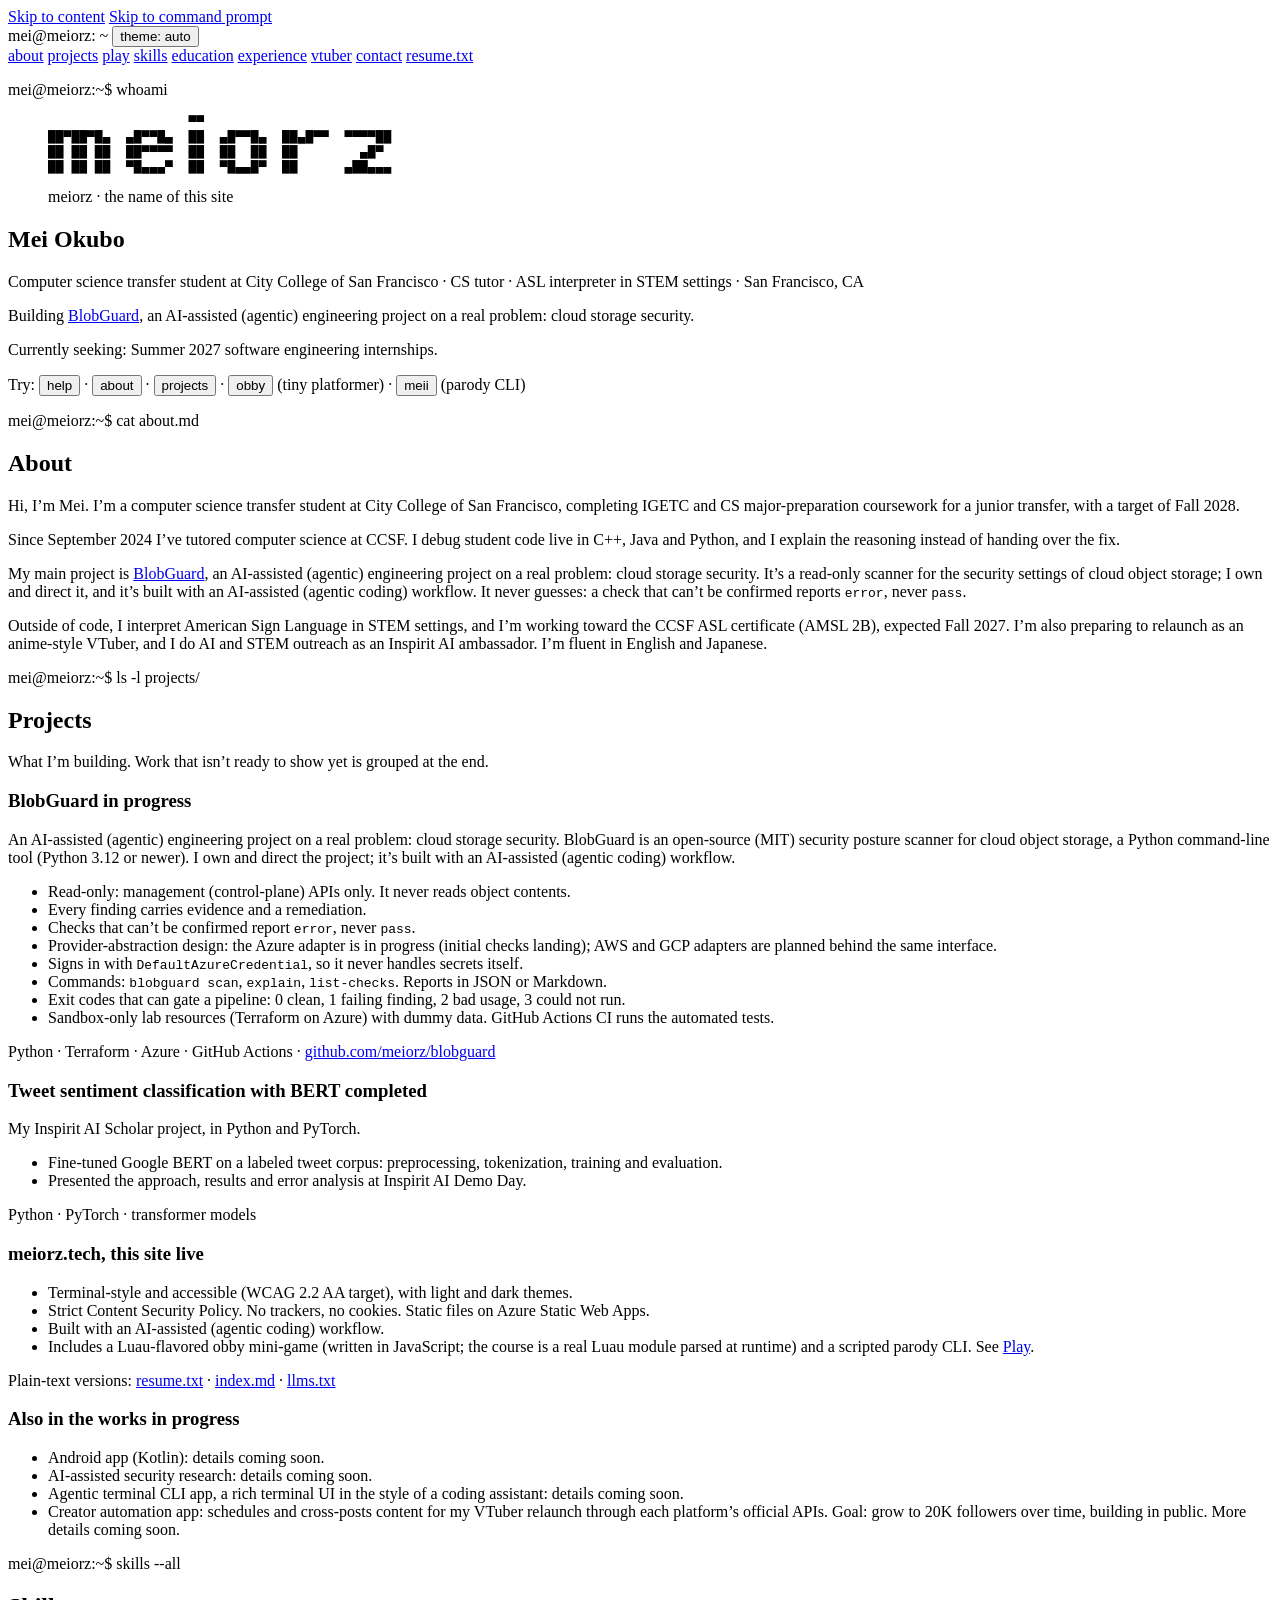
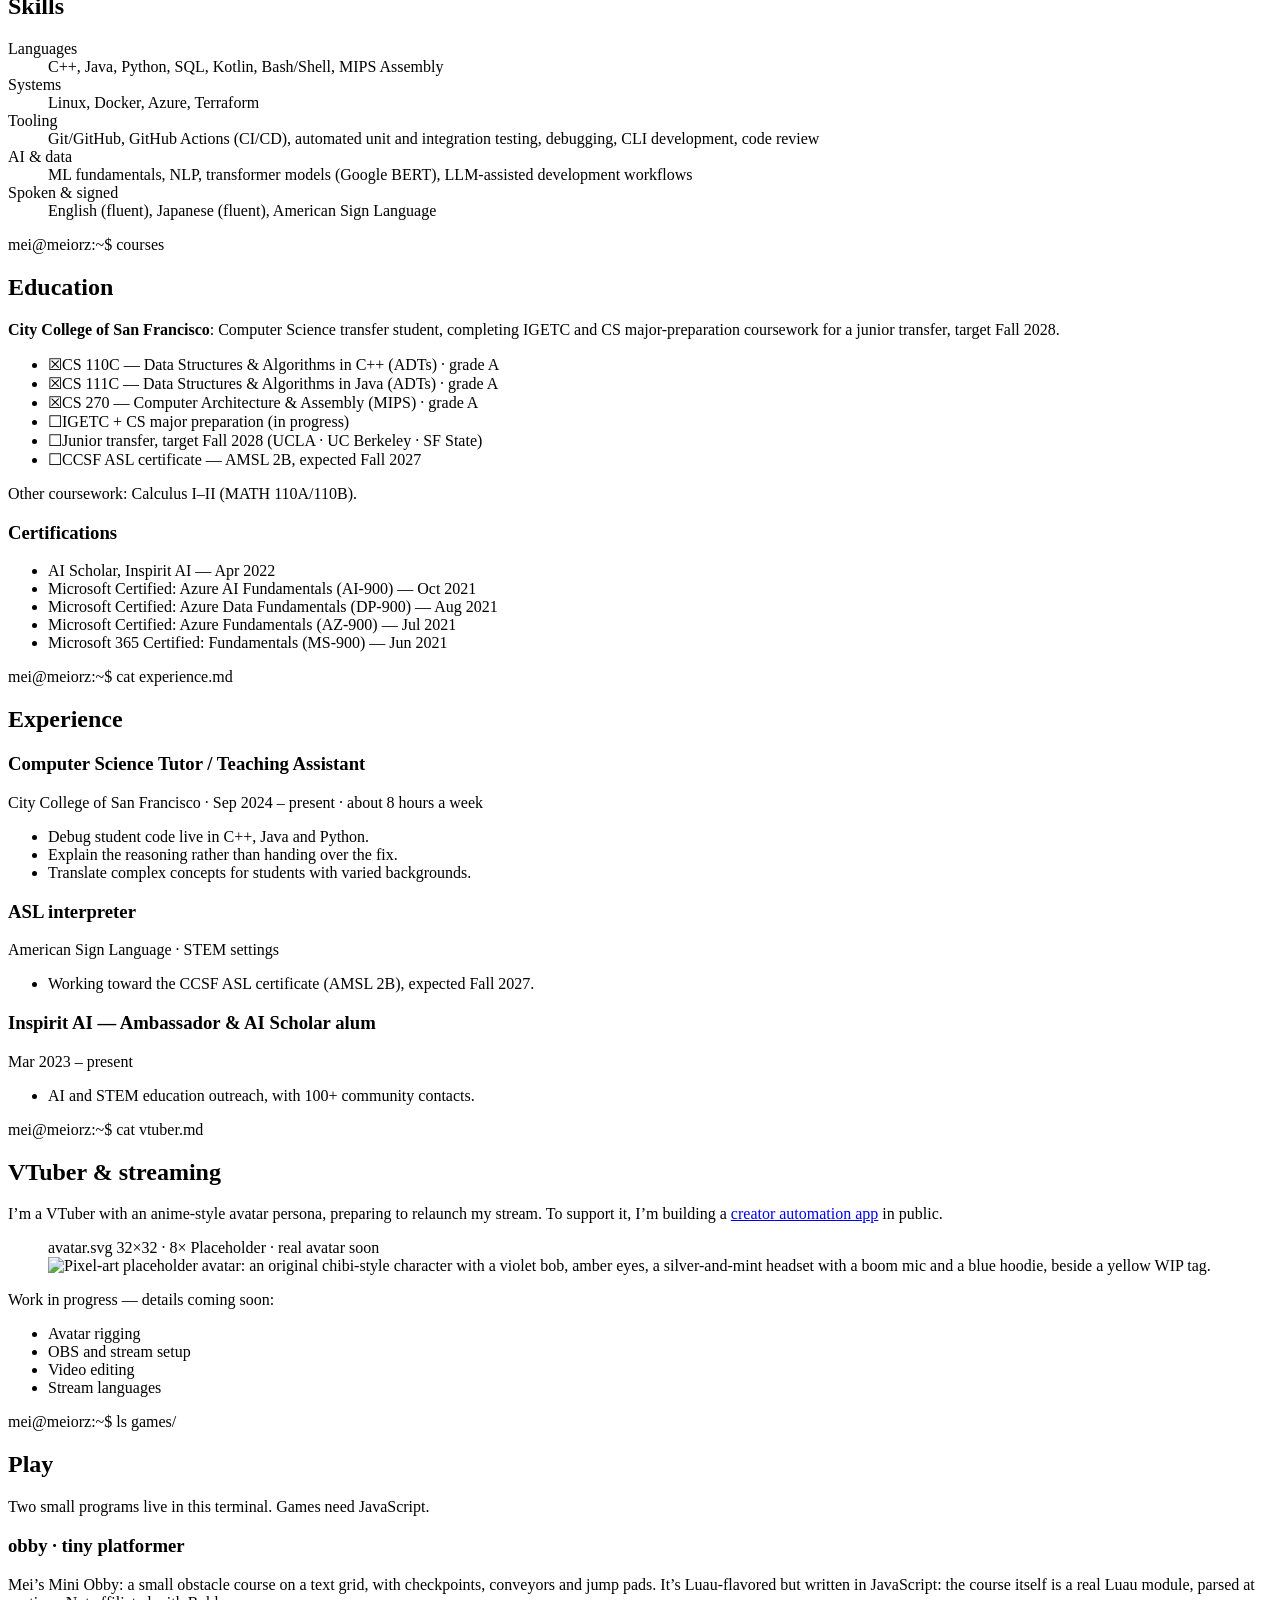
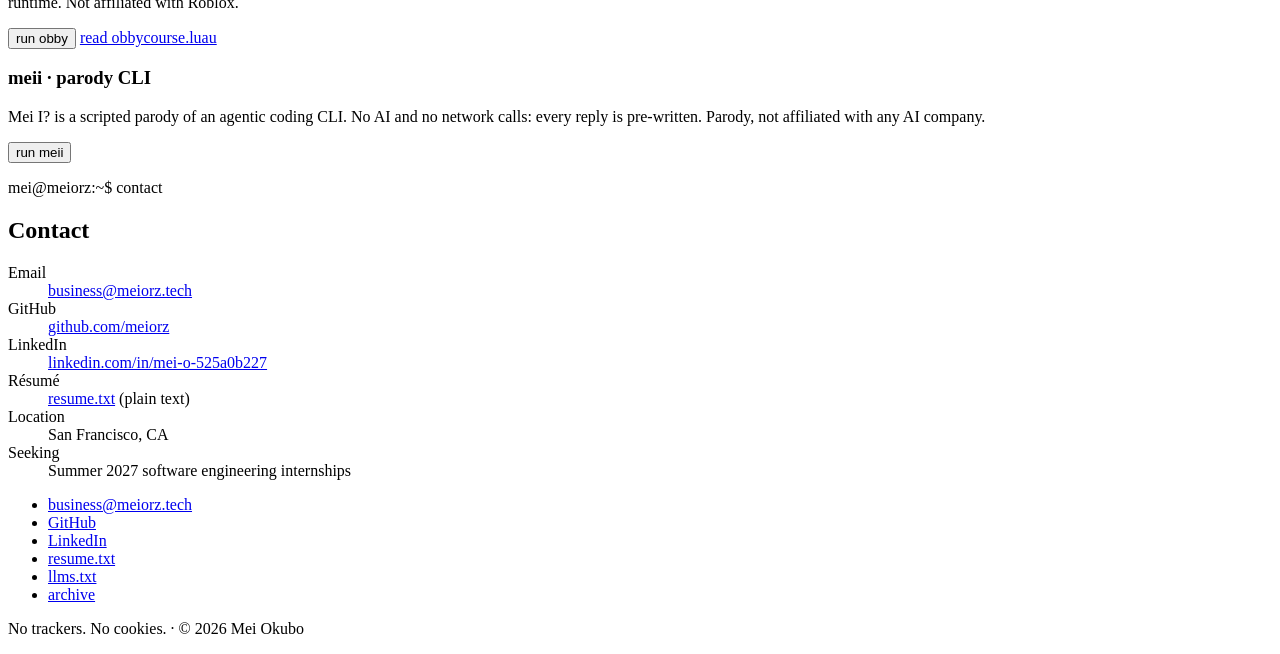
==== site/index.html @ dc6be688 "Add terminal-style portfolio site for www.meiorz.tech Static site with no build step, for Azure Stat" ====
<!doctype html>
<html lang="en">
<head>
  <meta charset="utf-8">
  <meta name="color-scheme" content="light dark">
  <meta name="viewport" content="width=device-width, initial-scale=1, interactive-widget=resizes-content">
  <title>Mei Okubo — CS student &amp; software engineering intern candidate</title>
  <meta name="description" content="Mei Okubo: CS transfer student at City College of San Francisco and CS tutor, building BlobGuard with an AI-assisted workflow. Seeking Summer 2027 SWE internships.">
  <link rel="canonical" href="https://www.meiorz.tech/">
  <link rel="alternate" type="text/plain" href="/resume.txt">
  <link rel="alternate" type="text/markdown" href="/index.md">
  <link rel="icon" href="/img/favicon.svg" type="image/svg+xml">
  <meta property="og:type" content="profile">
  <meta property="og:title" content="Mei Okubo — CS student &amp; software engineering intern candidate">
  <meta property="og:description" content="CS transfer student at City College of San Francisco and CS tutor, building BlobGuard, an AI-assisted engineering project on cloud storage security. Seeking Summer 2027 SWE internships.">
  <meta property="og:url" content="https://www.meiorz.tech/">
  <meta property="og:image" content="https://www.meiorz.tech/img/og.png">
  <meta property="og:image:alt" content="A terminal window showing the command whoami, the name Mei Okubo, and the line: CS student, SWE intern candidate, www.meiorz.tech.">
  <meta property="og:image:width" content="1200">
  <meta property="og:image:height" content="630">
  <meta property="profile:first_name" content="Mei">
  <meta property="profile:last_name" content="Okubo">
  <script src="/js/theme.js"></script>
  <link rel="stylesheet" href="/css/term.css">
  <script type="application/ld+json">
  {
    "@context": "https://schema.org",
    "@type": "ProfilePage",
    "url": "https://www.meiorz.tech/",
    "name": "Mei Okubo",
    "dateModified": "2026-09-23",
    "mainEntity": {
      "@type": "Person",
      "@id": "https://www.meiorz.tech/#mei",
      "name": "Mei Okubo",
      "givenName": "Mei",
      "familyName": "Okubo",
      "url": "https://www.meiorz.tech/",
      "email": "mailto:business@meiorz.tech",
      "jobTitle": "Computer Science Student",
      "description": "Computer science transfer student at City College of San Francisco (IGETC and CS major-preparation coursework; target junior transfer Fall 2028), CS tutor, and builder of BlobGuard, an AI-assisted (agentic) engineering project on cloud storage security. Seeking Summer 2027 software engineering internships.",
      "homeLocation": { "@type": "Place", "name": "San Francisco, CA" },
      "affiliation": { "@type": "CollegeOrUniversity", "name": "City College of San Francisco" },
      "knowsAbout": ["C++", "Java", "Python", "SQL", "Kotlin", "Bash/Shell", "MIPS Assembly", "Linux", "Docker", "Azure", "Terraform", "Git/GitHub", "GitHub Actions (CI/CD)", "Automated unit and integration testing", "Debugging", "CLI development", "Code review", "ML fundamentals", "NLP", "Transformer models (Google BERT)", "LLM-assisted development workflows"],
      "knowsLanguage": [
        { "@type": "Language", "name": "English", "alternateName": "en" },
        { "@type": "Language", "name": "Japanese", "alternateName": "ja" },
        { "@type": "Language", "name": "American Sign Language", "alternateName": "ase" }
      ],
      "sameAs": ["https://github.com/meiorz", "https://www.linkedin.com/in/mei-o-525a0b227"]
    }
  }
  </script>
  <script type="module" src="/js/term.js"></script>
</head>
<body>
  <a class="skip" href="#main">Skip to content</a>
  <a class="skip js-only" href="#cmd">Skip to command prompt</a>
  <div class="window">
    <header class="titlebar">
      <span class="titlebar__dots" aria-hidden="true"><i></i><i></i><i></i></span>
      <span class="titlebar__title">mei@meiorz: ~</span>
      <button type="button" id="theme-toggle" class="js-only">theme: auto</button>
    </header>
    <nav class="chips" aria-label="Sections">
      <a href="#about">about</a>
      <a href="#projects">projects</a>
      <a href="#play">play</a>
      <a href="#skills">skills</a>
      <a href="#education">education</a>
      <a href="#experience">experience</a>
      <a href="#streaming">vtuber</a>
      <a href="#contact">contact</a>
      <a href="/resume.txt">resume.txt</a>
    </nav>
    <main id="main" class="screen">

      <section id="whoami" class="block" aria-labelledby="h-whoami">
        <p class="cmd" aria-hidden="true"><span class="ps1">mei@meiorz:~$</span> <span class="cmd__text typed">whoami</span></p>
        <figure class="ascii" aria-hidden="true">
          <pre>
                  ▀▀
██▀██▀█▄  ▄█▀▀█▄  ██  ▄█▀▀█▄  ██▄█▀▀  ▀▀▀▀██
██ ██ ██  ██▀▀▀▀  ██  ██  ██  ██        ▄█▀
██ ██ ██  ▀█▄▄▄▀  ██  ▀█▄▄█▀  ██      ▄██▄▄▄</pre>
          <figcaption>meiorz · the name of this site</figcaption>
        </figure>
        <h1 id="h-whoami" tabindex="-1">Mei Okubo</h1>
        <p class="lede">Computer science transfer student at City College of San Francisco&nbsp;· CS tutor&nbsp;· ASL interpreter in STEM settings&nbsp;· San Francisco, CA</p>
        <p>Building <a href="#proj-blobguard">BlobGuard</a>, an AI-assisted (agentic) engineering project on a real problem: cloud storage security.</p>
        <p class="seeking">Currently seeking: Summer 2027 software engineering internships.</p>
        <p class="hint js-only">Try: <button type="button" class="link-btn" data-cmd="help">help</button> · <button type="button" class="link-btn" data-cmd="about">about</button> · <button type="button" class="link-btn" data-cmd="projects">projects</button> · <button type="button" class="link-btn" data-cmd="obby">obby</button> (tiny&nbsp;platformer) · <button type="button" class="link-btn" data-cmd="meii">meii</button> (parody&nbsp;CLI)</p>
      </section>

      <section id="about" class="block" aria-labelledby="h-about">
        <p class="cmd" aria-hidden="true"><span class="ps1">mei@meiorz:~$</span> <span class="cmd__text">cat about.md</span></p>
        <h2 id="h-about" tabindex="-1">About</h2>
        <p>Hi, I’m Mei. I’m a computer science transfer student at City College of San Francisco, completing IGETC and CS major-preparation coursework for a junior transfer, with a target of Fall 2028.</p>
        <p>Since September 2024 I’ve tutored computer science at CCSF. I debug student code live in C++, Java and Python, and I explain the reasoning instead of handing over the fix.</p>
        <p>My main project is <a href="#proj-blobguard">BlobGuard</a>, an AI-assisted (agentic) engineering project on a real problem: cloud storage security. It’s a read-only scanner for the security settings of cloud object storage; I own and direct it, and it’s built with an AI-assisted (agentic coding) workflow. It never guesses: a check that can’t be confirmed reports <code>error</code>, never <code>pass</code>.</p>
        <p>Outside of code, I interpret American Sign Language in STEM settings, and I’m working toward the CCSF ASL certificate (AMSL 2B), expected Fall 2027. I’m also preparing to relaunch as an anime-style VTuber, and I do AI and STEM outreach as an Inspirit AI ambassador. I’m fluent in English and Japanese.</p>
      </section>

      <section id="projects" class="block" aria-labelledby="h-projects">
        <p class="cmd" aria-hidden="true"><span class="ps1">mei@meiorz:~$</span> <span class="cmd__text">ls -l projects/</span></p>
        <h2 id="h-projects" tabindex="-1">Projects</h2>
        <p>What I’m building. Work that isn’t ready to show yet is grouped at the end.</p>

        <article class="project" id="proj-blobguard">
          <h3>BlobGuard <span class="badge badge--wip">in progress</span></h3>
          <p>An AI-assisted (agentic) engineering project on a real problem: cloud storage security. BlobGuard is an open-source (MIT) security posture scanner for cloud object storage, a Python command-line tool (Python 3.12 or newer). I own and direct the project; it’s built with an AI-assisted (agentic coding) workflow.</p>
          <ul>
            <li>Read-only: management (control-plane) APIs only. It never reads object contents.</li>
            <li>Every finding carries evidence and a remediation.</li>
            <li>Checks that can’t be confirmed report <code>error</code>, never <code>pass</code>.</li>
            <li>Provider-abstraction design: the Azure adapter is in progress (initial checks landing); AWS and GCP adapters are planned behind the same interface.</li>
            <li>Signs in with <code>DefaultAzureCredential</code>, so it never handles secrets itself.</li>
            <li>Commands: <code>blobguard scan</code>, <code>explain</code>, <code>list-checks</code>. Reports in JSON or Markdown.</li>
            <li>Exit codes that can gate a pipeline: 0 clean, 1 failing finding, 2 bad usage, 3 could not run.</li>
            <li>Sandbox-only lab resources (Terraform on Azure) with dummy data. GitHub Actions CI runs the automated tests.</li>
          </ul>
          <p class="meta">Python · Terraform · Azure · GitHub Actions · <a href="https://github.com/meiorz/blobguard">github.com/meiorz/blobguard</a></p>
        </article>

        <article class="project" id="proj-bert-sentiment">
          <h3>Tweet sentiment classification with BERT <span class="badge badge--done">completed</span></h3>
          <p>My Inspirit AI Scholar project, in Python and PyTorch.</p>
          <ul>
            <li>Fine-tuned Google BERT on a labeled tweet corpus: preprocessing, tokenization, training and evaluation.</li>
            <li>Presented the approach, results and error analysis at Inspirit AI Demo Day.</li>
          </ul>
          <p class="meta">Python · PyTorch · transformer models</p>
        </article>

        <article class="project" id="proj-meiorz-tech">
          <h3>meiorz.tech, this site <span class="badge badge--live">live</span></h3>
          <ul>
            <li>Terminal-style and accessible (WCAG 2.2 AA target), with light and dark themes.</li>
            <li>Strict Content Security Policy. No trackers, no cookies. Static files on Azure Static Web Apps.</li>
            <li>Built with an AI-assisted (agentic coding) workflow.</li>
            <li>Includes a Luau-flavored obby mini-game (written in JavaScript; the course is a real Luau module parsed at runtime) and a scripted parody CLI. See <a href="#play">Play</a>.</li>
          </ul>
          <p class="meta">Plain-text versions: <a href="/resume.txt">resume.txt</a> · <a href="/index.md">index.md</a> · <a href="/llms.txt">llms.txt</a></p>
        </article>

        <article class="project project--wip" id="proj-wip">
          <h3>Also in the works <span class="badge badge--soon">in progress</span></h3>
          <ul>
            <li>Android app (Kotlin): details coming soon.</li>
            <li>AI-assisted security research: details coming soon.</li>
            <li>Agentic terminal CLI app, a rich terminal UI in the style of a coding assistant: details coming soon.</li>
            <li>Creator automation app: schedules and cross-posts content for my VTuber relaunch through each platform’s official APIs. Goal: grow to 20K followers over time, building in public. More details coming soon.</li>
          </ul>
        </article>
      </section>

      <section id="skills" class="block" aria-labelledby="h-skills">
        <p class="cmd" aria-hidden="true"><span class="ps1">mei@meiorz:~$</span> <span class="cmd__text">skills --all</span></p>
        <h2 id="h-skills" tabindex="-1">Skills</h2>
        <dl class="kv">
          <dt>Languages</dt>
          <dd>C++, Java, Python, SQL, Kotlin, Bash/Shell, MIPS Assembly</dd>
          <dt>Systems</dt>
          <dd>Linux, Docker, Azure, Terraform</dd>
          <dt>Tooling</dt>
          <dd>Git/GitHub, GitHub Actions (CI/CD), automated unit and integration testing, debugging, CLI development, code review</dd>
          <dt>AI &amp; data</dt>
          <dd>ML fundamentals, NLP, transformer models (Google BERT), LLM-assisted development workflows</dd>
          <dt>Spoken &amp; signed</dt>
          <dd>English (fluent), Japanese (fluent), American Sign Language</dd>
        </dl>
      </section>

      <section id="education" class="block" aria-labelledby="h-education">
        <p class="cmd" aria-hidden="true"><span class="ps1">mei@meiorz:~$</span> <span class="cmd__text">courses</span></p>
        <h2 id="h-education" tabindex="-1">Education</h2>
        <p><strong>City College of San Francisco</strong>: Computer Science transfer student, completing IGETC and CS major-preparation coursework for a junior transfer, target Fall 2028.</p>
        <ul class="checklist">
          <li class="done"><span class="box" aria-hidden="true">☒</span><span>CS 110C — Data Structures &amp; Algorithms in C++ (ADTs) · <span class="grade">grade A</span></span></li>
          <li class="done"><span class="box" aria-hidden="true">☒</span><span>CS 111C — Data Structures &amp; Algorithms in Java (ADTs) · <span class="grade">grade A</span></span></li>
          <li class="done"><span class="box" aria-hidden="true">☒</span><span>CS 270 — Computer Architecture &amp; Assembly (MIPS) · <span class="grade">grade A</span></span></li>
          <li class="todo"><span class="box" aria-hidden="true">☐</span><span>IGETC + CS major preparation (in progress)</span></li>
          <li class="todo"><span class="box" aria-hidden="true">☐</span><span>Junior transfer, target Fall 2028 (UCLA · UC Berkeley · SF State)</span></li>
          <li class="todo"><span class="box" aria-hidden="true">☐</span><span>CCSF ASL certificate — AMSL 2B, expected Fall 2027</span></li>
        </ul>
        <p>Other coursework: Calculus I–II (MATH 110A/110B).</p>
        <h3>Certifications</h3>
        <ul>
          <li>AI Scholar, Inspirit AI — Apr 2022</li>
          <li>Microsoft Certified: Azure AI Fundamentals (AI-900) — Oct 2021</li>
          <li>Microsoft Certified: Azure Data Fundamentals (DP-900) — Aug 2021</li>
          <li>Microsoft Certified: Azure Fundamentals (AZ-900) — Jul 2021</li>
          <li>Microsoft 365 Certified: Fundamentals (MS-900) — Jun 2021</li>
        </ul>
      </section>

      <section id="experience" class="block" aria-labelledby="h-experience">
        <p class="cmd" aria-hidden="true"><span class="ps1">mei@meiorz:~$</span> <span class="cmd__text">cat experience.md</span></p>
        <h2 id="h-experience" tabindex="-1">Experience</h2>
        <h3>Computer Science Tutor / Teaching Assistant</h3>
        <p class="meta">City College of San Francisco · Sep 2024 – present · about 8 hours a week</p>
        <ul>
          <li>Debug student code live in C++, Java and Python.</li>
          <li>Explain the reasoning rather than handing over the fix.</li>
          <li>Translate complex concepts for students with varied backgrounds.</li>
        </ul>
        <h3>ASL interpreter</h3>
        <p class="meta">American Sign Language · STEM settings</p>
        <ul>
          <li>Working toward the CCSF ASL certificate (AMSL 2B), expected Fall 2027.</li>
        </ul>
        <h3>Inspirit AI — Ambassador &amp; AI Scholar alum</h3>
        <p class="meta">Mar 2023 – present</p>
        <ul>
          <li>AI and STEM education outreach, with 100+ community contacts.</li>
        </ul>
      </section>

      <section id="streaming" class="block" aria-labelledby="h-streaming">
        <p class="cmd" aria-hidden="true"><span class="ps1">mei@meiorz:~$</span> <span class="cmd__text">cat vtuber.md</span></p>
        <h2 id="h-streaming" tabindex="-1">VTuber &amp; streaming</h2>
        <p>I’m a VTuber with an anime-style avatar persona, preparing to relaunch my stream. To support it, I’m building a <a href="#proj-wip">creator automation app</a> in public.</p>
        <figure class="imgpane">
          <figcaption class="imgpane__bar"><span class="imgpane__name">avatar.svg</span> <span class="imgpane__meta">32×32 · 8×</span> <span class="imgpane__desc">Placeholder · real avatar soon</span></figcaption>
          <img class="pixel" src="/img/avatar.svg" width="256" height="256" alt="Pixel-art placeholder avatar: an original chibi-style character with a violet bob, amber eyes, a silver-and-mint headset with a boom mic and a blue hoodie, beside a yellow WIP tag." decoding="async" loading="lazy">
        </figure>
        <p>Work in progress — details coming soon:</p>
        <ul>
          <li>Avatar rigging</li>
          <li>OBS and stream setup</li>
          <li>Video editing</li>
          <li>Stream languages</li>
        </ul>
      </section>

      <section id="play" class="block" aria-labelledby="h-play">
        <p class="cmd" aria-hidden="true"><span class="ps1">mei@meiorz:~$</span> <span class="cmd__text">ls games/</span></p>
        <h2 id="h-play" tabindex="-1">Play</h2>
        <p>Two small programs live in this terminal. <span class="nojs">Games need JavaScript.</span></p>
        <h3>obby · tiny platformer</h3>
        <p>Mei’s Mini Obby: a small obstacle course on a text grid, with checkpoints, conveyors and jump pads. It’s Luau-flavored but written in JavaScript: the course itself is a real Luau module, parsed at runtime. Not affiliated with Roblox.</p>
        <p><button type="button" class="js-only run" data-cmd="obby">run obby</button> <a href="/obby/obbycourse.luau">read obbycourse.luau</a></p>
        <h3>meii · parody CLI</h3>
        <p>Mei I? is a scripted parody of an agentic coding CLI. No AI and no network calls: every reply is pre-written. Parody, not affiliated with any AI company.</p>
        <p><button type="button" class="js-only run" data-cmd="meii">run meii</button></p>
      </section>

      <section id="contact" class="block" aria-labelledby="h-contact">
        <p class="cmd" aria-hidden="true"><span class="ps1">mei@meiorz:~$</span> <span class="cmd__text">contact</span></p>
        <h2 id="h-contact" tabindex="-1">Contact</h2>
        <dl class="kv">
          <dt>Email</dt>
          <dd><a href="mailto:business@meiorz.tech">business@meiorz.tech</a></dd>
          <dt>GitHub</dt>
          <dd><a href="https://github.com/meiorz" rel="me">github.com/meiorz</a></dd>
          <dt>LinkedIn</dt>
          <dd><a href="https://www.linkedin.com/in/mei-o-525a0b227" rel="me">linkedin.com/in/mei-o-525a0b227</a></dd>
          <dt>Résumé</dt>
          <dd><a href="/resume.txt">resume.txt</a> (plain text)</dd>
          <dt>Location</dt>
          <dd>San Francisco, CA</dd>
          <dt>Seeking</dt>
          <dd>Summer 2027 software engineering internships</dd>
        </dl>
      </section>

      <div id="log" role="log" aria-live="polite" aria-label="Terminal output"></div>
      <form id="prompt" class="prompt" hidden autocomplete="off">
        <label for="cmd" class="prompt__label"><span class="ps1">mei@meiorz:~$</span><span class="visually-hidden"> Command</span></label>
        <input id="cmd" name="cmd" type="text" autocomplete="off" autocapitalize="none" autocorrect="off" spellcheck="false" enterkeyhint="send" aria-describedby="cmd-help" aria-keyshortcuts="Control+L">
        <p id="cmd-help" class="hint">Type <kbd>help</kbd> · <kbd>↑</kbd>/<kbd>↓</kbd> history · <kbd>Tab</kbd> completes · <kbd>Ctrl</kbd>+<kbd>L</kbd> clears</p>
      </form>
      <p id="status" role="status" class="visually-hidden"></p>
    </main>
    <footer class="footer">
      <ul>
        <li><a href="mailto:business@meiorz.tech">business@meiorz.tech</a></li>
        <li><a href="https://github.com/meiorz">GitHub</a></li>
        <li><a href="https://www.linkedin.com/in/mei-o-525a0b227">LinkedIn</a></li>
        <li><a href="/resume.txt">resume.txt</a></li>
        <li><a href="/llms.txt">llms.txt</a></li>
        <li><a href="/archive/">archive</a></li>
      </ul>
      <p>No trackers. No cookies. · © 2026 Mei Okubo</p>
    </footer>
  </div>
  <template id="tpl-img-avatar">
    <figure class="imgpane">
      <figcaption class="imgpane__bar"><span class="imgpane__name">avatar.svg</span> <span class="imgpane__meta">32×32 · 8×</span> <span class="imgpane__desc">Placeholder · real avatar soon</span></figcaption>
      <img class="pixel" src="/img/avatar.svg" width="256" height="256" alt="Pixel-art placeholder avatar: an original chibi-style character with a violet bob, amber eyes, a silver-and-mint headset with a boom mic and a blue hoodie, beside a yellow WIP tag." decoding="async">
    </figure>
  </template>
</body>
</html>
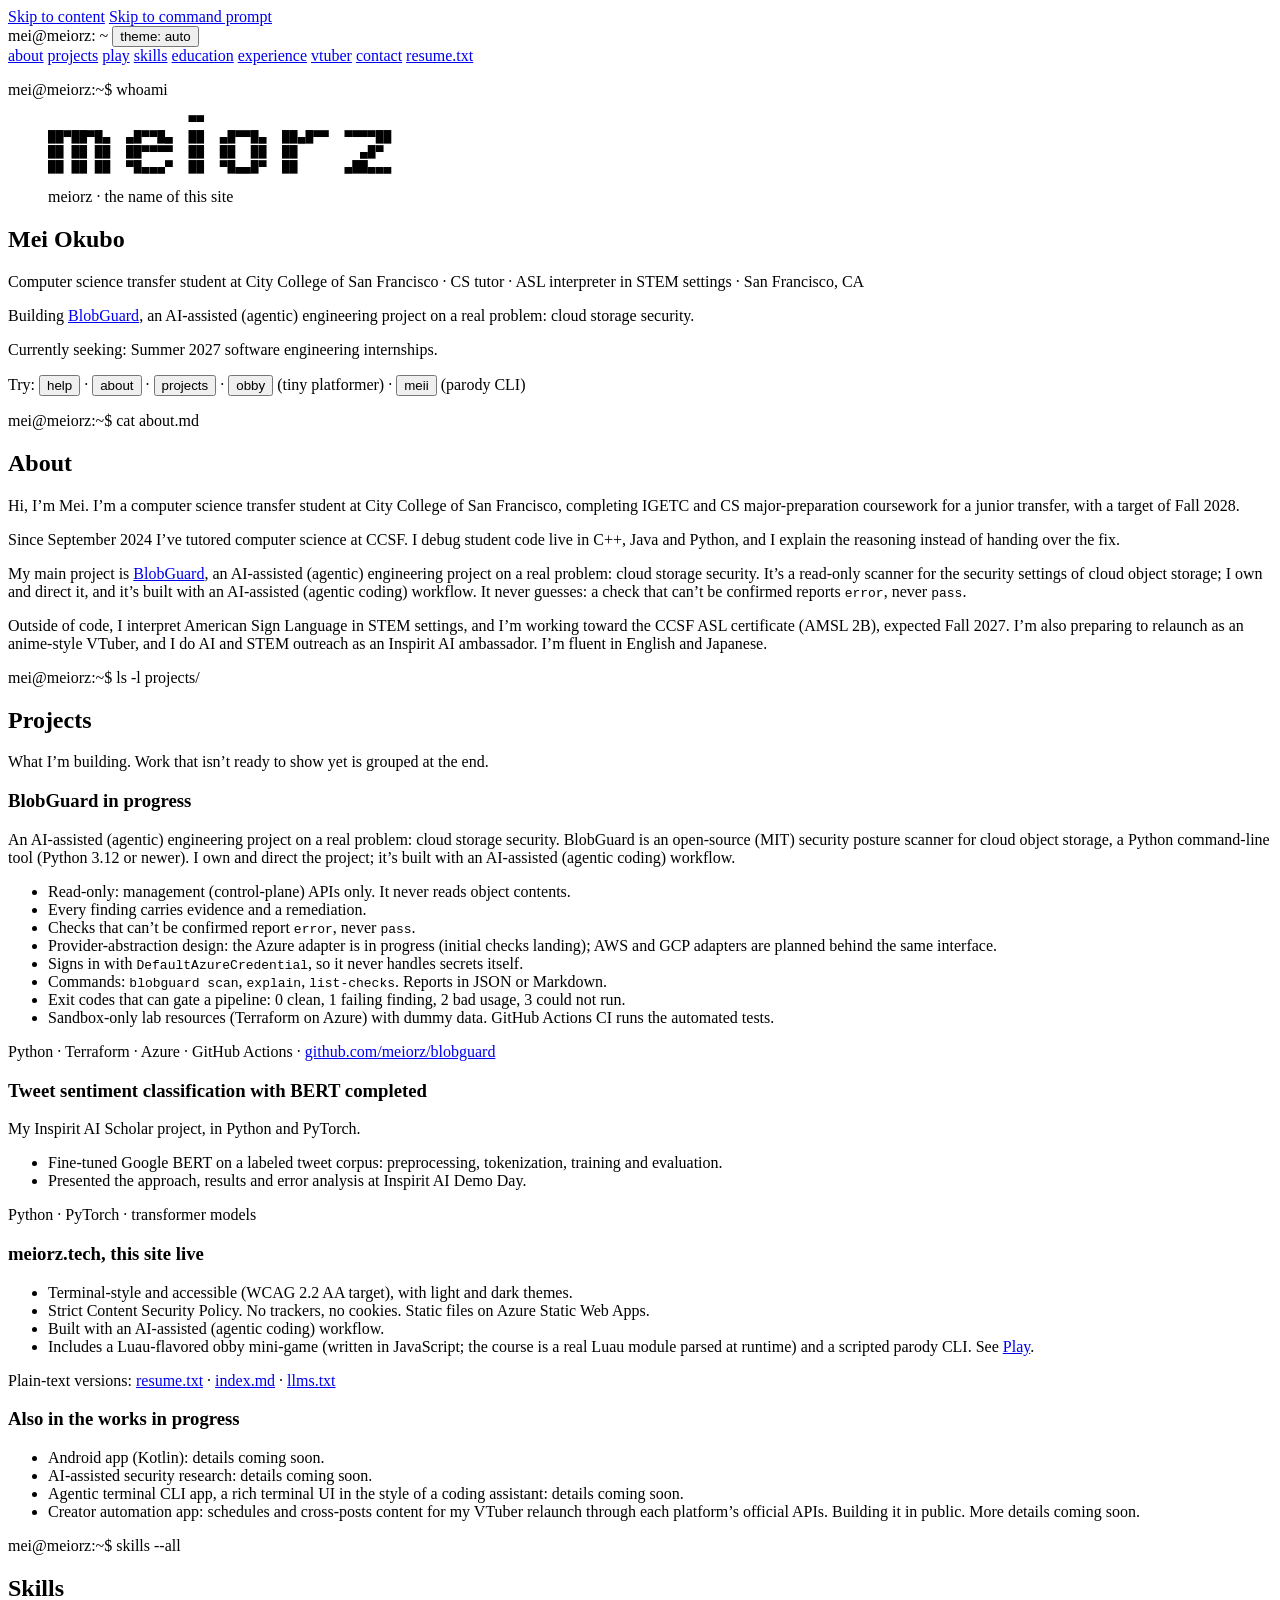
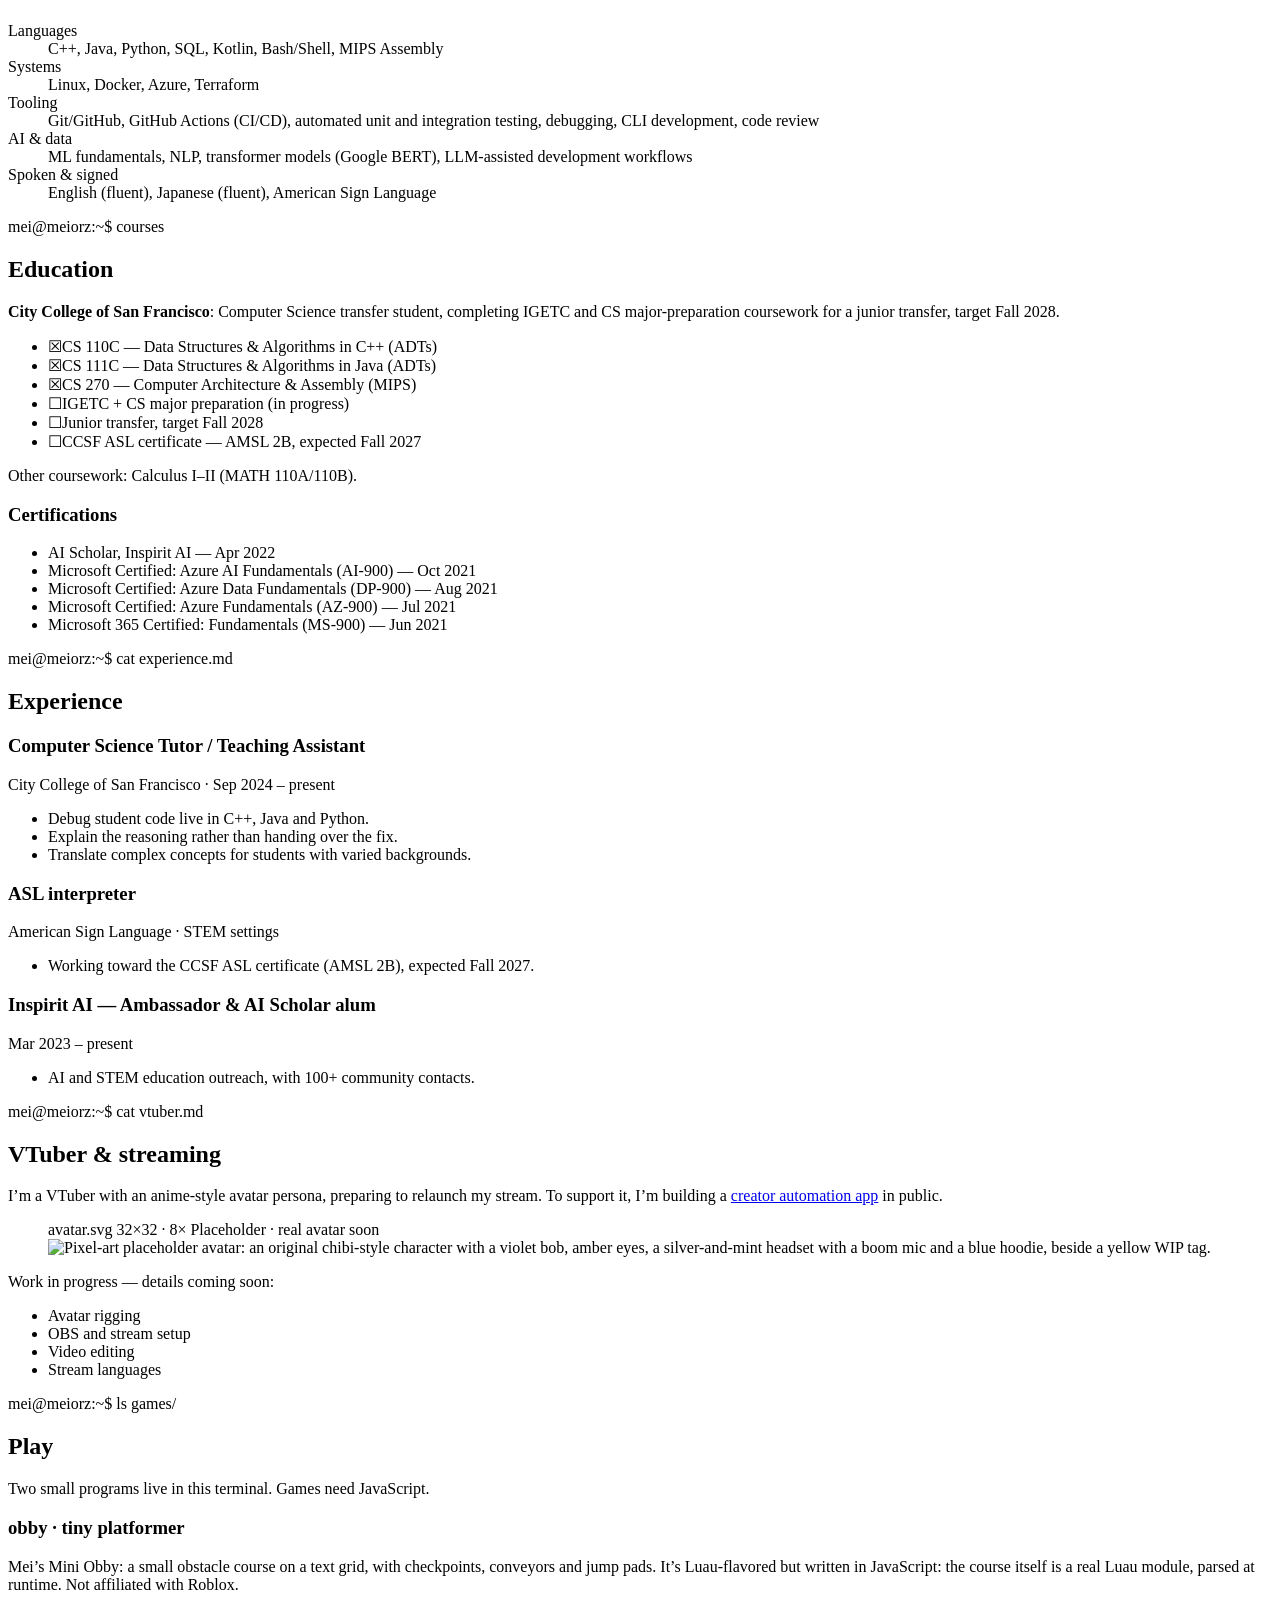
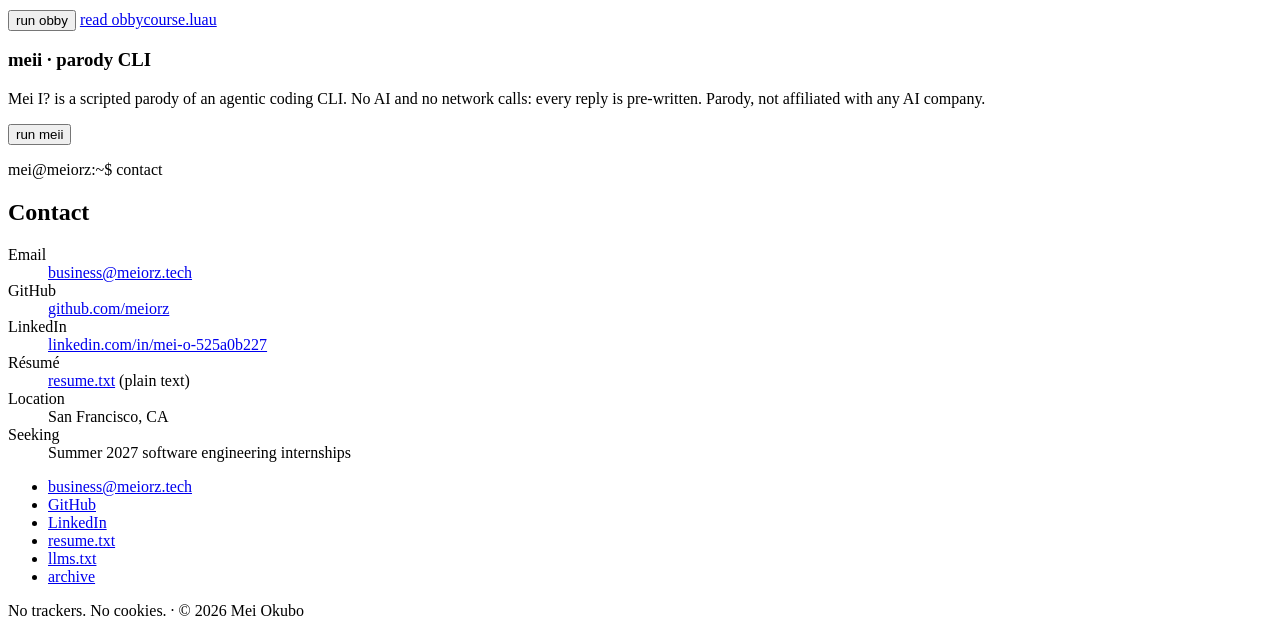
==== commit a99d00ff: "Remove unnecessary public details and add regression checks Co-Authored-By: Claude Opus 5.5 <noreply" ====
--- a/site/index.html
+++ b/site/index.html
@@ -28,7 +28,7 @@
     "@type": "ProfilePage",
     "url": "https://www.meiorz.tech/",
     "name": "Mei Okubo",
-    "dateModified": "2026-09-23",
+    "dateModified": "2026-09-24",
     "mainEntity": {
       "@type": "Person",
       "@id": "https://www.meiorz.tech/#mei",
@@ -149,7 +149,7 @@
             <li>Android app (Kotlin): details coming soon.</li>
             <li>AI-assisted security research: details coming soon.</li>
             <li>Agentic terminal CLI app, a rich terminal UI in the style of a coding assistant: details coming soon.</li>
-            <li>Creator automation app: schedules and cross-posts content for my VTuber relaunch through each platform’s official APIs. Goal: grow to 20K followers over time, building in public. More details coming soon.</li>
+            <li>Creator automation app: schedules and cross-posts content for my VTuber relaunch through each platform’s official APIs. Building it in public. More details coming soon.</li>
           </ul>
         </article>
       </section>
@@ -176,11 +176,11 @@
         <h2 id="h-education" tabindex="-1">Education</h2>
         <p><strong>City College of San Francisco</strong>: Computer Science transfer student, completing IGETC and CS major-preparation coursework for a junior transfer, target Fall 2028.</p>
         <ul class="checklist">
-          <li class="done"><span class="box" aria-hidden="true">☒</span><span>CS 110C — Data Structures &amp; Algorithms in C++ (ADTs) · <span class="grade">grade A</span></span></li>
-          <li class="done"><span class="box" aria-hidden="true">☒</span><span>CS 111C — Data Structures &amp; Algorithms in Java (ADTs) · <span class="grade">grade A</span></span></li>
-          <li class="done"><span class="box" aria-hidden="true">☒</span><span>CS 270 — Computer Architecture &amp; Assembly (MIPS) · <span class="grade">grade A</span></span></li>
+          <li class="done"><span class="box" aria-hidden="true">☒</span><span>CS 110C — Data Structures &amp; Algorithms in C++ (ADTs)</span></li>
+          <li class="done"><span class="box" aria-hidden="true">☒</span><span>CS 111C — Data Structures &amp; Algorithms in Java (ADTs)</span></li>
+          <li class="done"><span class="box" aria-hidden="true">☒</span><span>CS 270 — Computer Architecture &amp; Assembly (MIPS)</span></li>
           <li class="todo"><span class="box" aria-hidden="true">☐</span><span>IGETC + CS major preparation (in progress)</span></li>
-          <li class="todo"><span class="box" aria-hidden="true">☐</span><span>Junior transfer, target Fall 2028 (UCLA · UC Berkeley · SF State)</span></li>
+          <li class="todo"><span class="box" aria-hidden="true">☐</span><span>Junior transfer, target Fall 2028</span></li>
           <li class="todo"><span class="box" aria-hidden="true">☐</span><span>CCSF ASL certificate — AMSL 2B, expected Fall 2027</span></li>
         </ul>
         <p>Other coursework: Calculus I–II (MATH 110A/110B).</p>
@@ -198,7 +198,7 @@
         <p class="cmd" aria-hidden="true"><span class="ps1">mei@meiorz:~$</span> <span class="cmd__text">cat experience.md</span></p>
         <h2 id="h-experience" tabindex="-1">Experience</h2>
         <h3>Computer Science Tutor / Teaching Assistant</h3>
-        <p class="meta">City College of San Francisco · Sep 2024 – present · about 8 hours a week</p>
+        <p class="meta">City College of San Francisco · Sep 2024 – present</p>
         <ul>
           <li>Debug student code live in C++, Java and Python.</li>
           <li>Explain the reasoning rather than handing over the fix.</li>
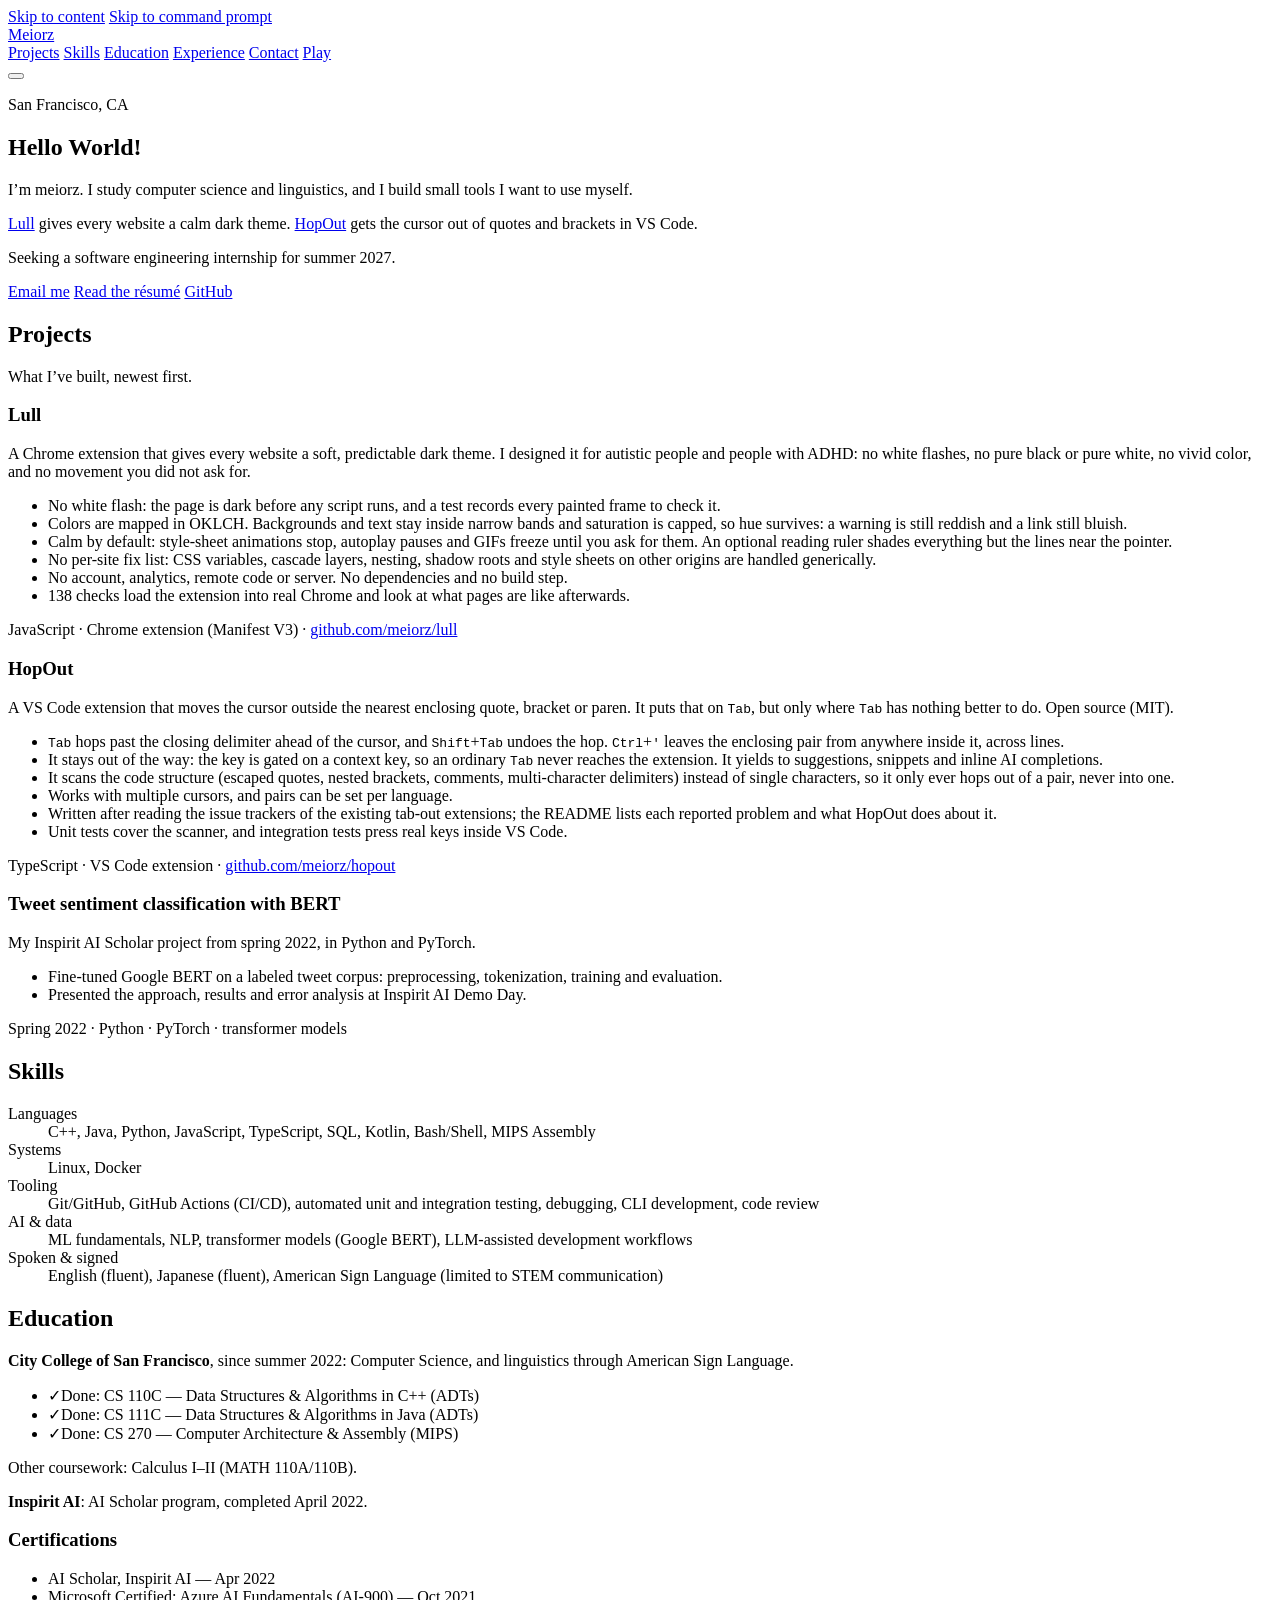
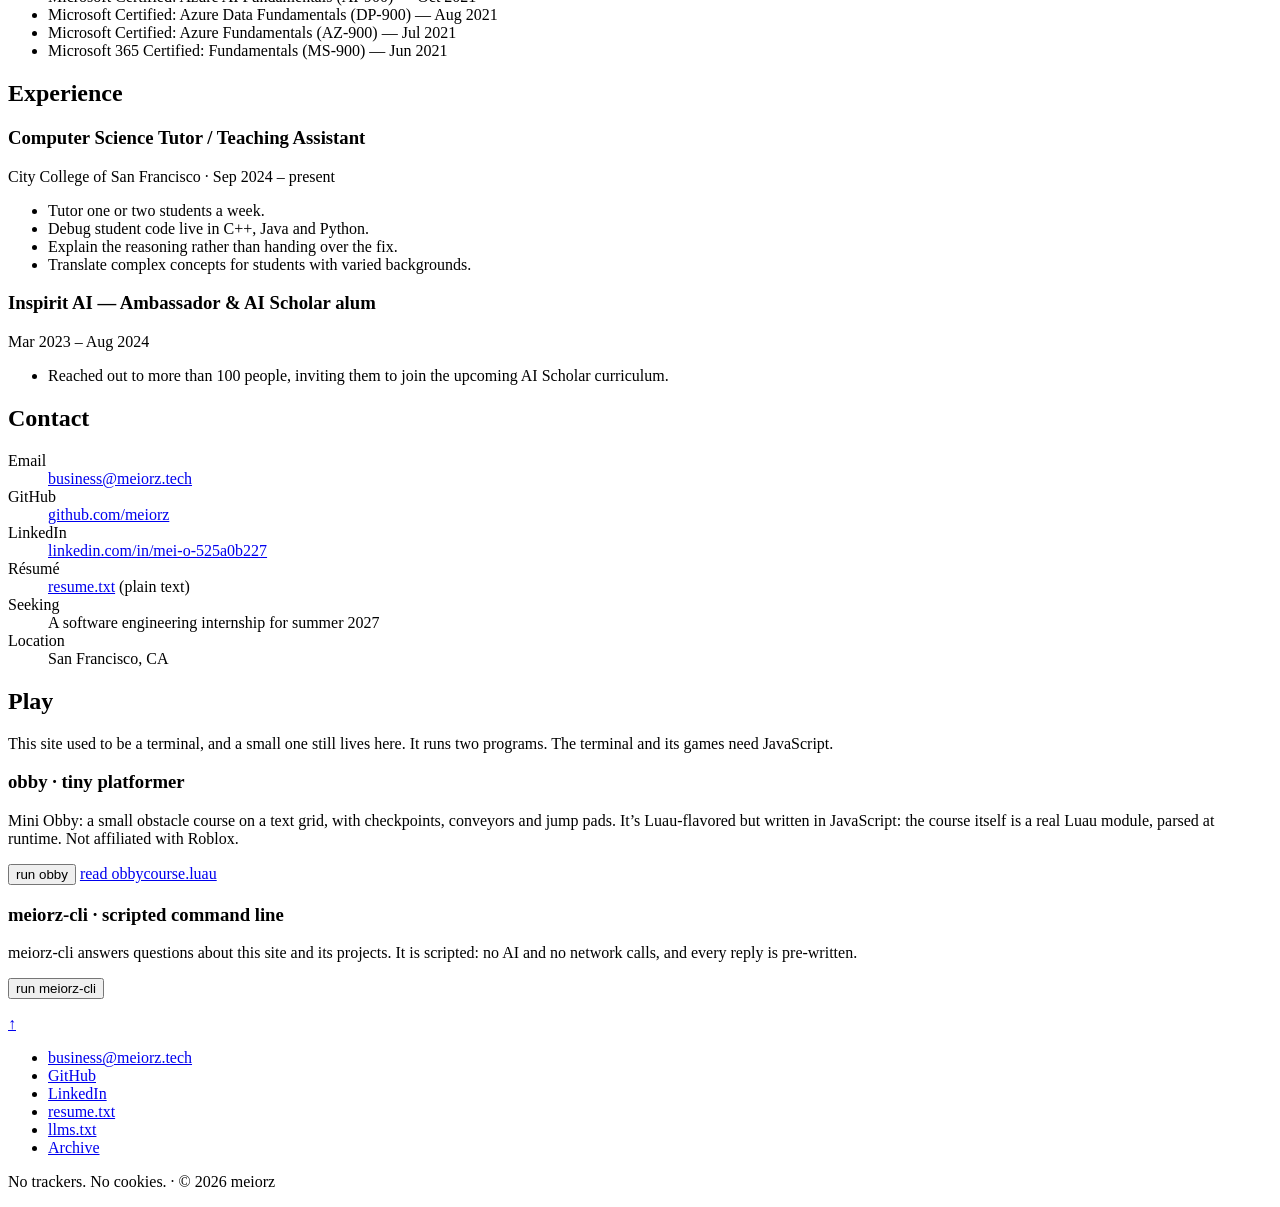
==== commit 0d681a35: "Redesign as a plain page, move copy to string resources, host on Firebase Design - Replace the termi" ====
--- a/site/index.html
+++ b/site/index.html
@@ -1,25 +1,24 @@
 <!doctype html>
+<!-- Generated by tools/build-site.mjs from res/layout/index.html and res/values/strings.xml. Edit those, not this file. -->
 <html lang="en">
 <head>
   <meta charset="utf-8">
   <meta name="color-scheme" content="light dark">
   <meta name="viewport" content="width=device-width, initial-scale=1, interactive-widget=resizes-content">
-  <title>Mei Okubo — CS student &amp; software engineering intern candidate</title>
-  <meta name="description" content="Mei Okubo: CS transfer student at City College of San Francisco and CS tutor, building BlobGuard with an AI-assisted workflow. Seeking Summer 2027 SWE internships.">
+  <title>meiorz — CS student building small tools</title>
+  <meta name="description" content="meiorz: CS student at City College of San Francisco and CS tutor, building browser and editor extensions.">
   <link rel="canonical" href="https://www.meiorz.tech/">
   <link rel="alternate" type="text/plain" href="/resume.txt">
   <link rel="alternate" type="text/markdown" href="/index.md">
   <link rel="icon" href="/img/favicon.svg" type="image/svg+xml">
-  <meta property="og:type" content="profile">
-  <meta property="og:title" content="Mei Okubo — CS student &amp; software engineering intern candidate">
-  <meta property="og:description" content="CS transfer student at City College of San Francisco and CS tutor, building BlobGuard, an AI-assisted engineering project on cloud storage security. Seeking Summer 2027 SWE internships.">
+  <meta property="og:type" content="website">
+  <meta property="og:title" content="meiorz — CS student building small tools">
+  <meta property="og:description" content="CS student at City College of San Francisco and CS tutor. Builds Lull, a calm dark theme for Chrome, and HopOut, a tab-out extension for VS Code.">
   <meta property="og:url" content="https://www.meiorz.tech/">
   <meta property="og:image" content="https://www.meiorz.tech/img/og.png">
-  <meta property="og:image:alt" content="A terminal window showing the command whoami, the name Mei Okubo, and the line: CS student, SWE intern candidate, www.meiorz.tech.">
+  <meta property="og:image:alt" content="The name meiorz in large letters above the line: CS student, builds small tools, www.meiorz.tech.">
   <meta property="og:image:width" content="1200">
   <meta property="og:image:height" content="630">
-  <meta property="profile:first_name" content="Mei">
-  <meta property="profile:last_name" content="Okubo">
   <script src="/js/theme.js"></script>
   <link rel="stylesheet" href="/css/term.css">
   <script type="application/ld+json">
@@ -27,21 +26,19 @@
     "@context": "https://schema.org",
     "@type": "ProfilePage",
     "url": "https://www.meiorz.tech/",
-    "name": "Mei Okubo",
-    "dateModified": "2026-09-24",
+    "name": "meiorz",
+    "dateModified": "2026-10-03",
     "mainEntity": {
       "@type": "Person",
-      "@id": "https://www.meiorz.tech/#mei",
-      "name": "Mei Okubo",
-      "givenName": "Mei",
-      "familyName": "Okubo",
+      "@id": "https://www.meiorz.tech/#me",
+      "name": "meiorz",
       "url": "https://www.meiorz.tech/",
       "email": "mailto:business@meiorz.tech",
       "jobTitle": "Computer Science Student",
-      "description": "Computer science transfer student at City College of San Francisco (IGETC and CS major-preparation coursework; target junior transfer Fall 2028), CS tutor, and builder of BlobGuard, an AI-assisted (agentic) engineering project on cloud storage security. Seeking Summer 2027 software engineering internships.",
+      "description": "Computer science student at City College of San Francisco, Inspirit AI Scholar, CS tutor, and builder of Lull, a Chrome extension, and HopOut, a VS Code extension.",
       "homeLocation": { "@type": "Place", "name": "San Francisco, CA" },
       "affiliation": { "@type": "CollegeOrUniversity", "name": "City College of San Francisco" },
-      "knowsAbout": ["C++", "Java", "Python", "SQL", "Kotlin", "Bash/Shell", "MIPS Assembly", "Linux", "Docker", "Azure", "Terraform", "Git/GitHub", "GitHub Actions (CI/CD)", "Automated unit and integration testing", "Debugging", "CLI development", "Code review", "ML fundamentals", "NLP", "Transformer models (Google BERT)", "LLM-assisted development workflows"],
+      "knowsAbout": ["C++", "Java", "Python", "JavaScript", "TypeScript", "SQL", "Kotlin", "Bash/Shell", "MIPS Assembly", "Linux", "Docker", "Git/GitHub", "GitHub Actions (CI/CD)", "Automated unit and integration testing", "Debugging", "CLI development", "Code review", "ML fundamentals", "NLP", "Transformer models (Google BERT)", "LLM-assisted development workflows"],
       "knowsLanguage": [
         { "@type": "Language", "name": "English", "alternateName": "en" },
         { "@type": "Language", "name": "Japanese", "alternateName": "ja" },
@@ -56,239 +53,179 @@
 <body>
   <a class="skip" href="#main">Skip to content</a>
   <a class="skip js-only" href="#cmd">Skip to command prompt</a>
-  <div class="window">
-    <header class="titlebar">
-      <span class="titlebar__dots" aria-hidden="true"><i></i><i></i><i></i></span>
-      <span class="titlebar__title">mei@meiorz: ~</span>
-      <button type="button" id="theme-toggle" class="js-only">theme: auto</button>
-    </header>
-    <nav class="chips" aria-label="Sections">
-      <a href="#about">about</a>
-      <a href="#projects">projects</a>
-      <a href="#play">play</a>
-      <a href="#skills">skills</a>
-      <a href="#education">education</a>
-      <a href="#experience">experience</a>
-      <a href="#streaming">vtuber</a>
-      <a href="#contact">contact</a>
-      <a href="/resume.txt">resume.txt</a>
+  <header class="site-header">
+    <a class="wordmark" href="/">Meiorz</a>
+    <nav class="site-nav" aria-label="Sections">
+      <a href="#projects">Projects</a>
+      <a href="#skills">Skills</a>
+      <a href="#education">Education</a>
+      <a href="#experience">Experience</a>
+      <a href="#contact">Contact</a>
+      <a href="#play">Play</a>
     </nav>
-    <main id="main" class="screen">
-
-      <section id="whoami" class="block" aria-labelledby="h-whoami">
-        <p class="cmd" aria-hidden="true"><span class="ps1">mei@meiorz:~$</span> <span class="cmd__text typed">whoami</span></p>
-        <figure class="ascii" aria-hidden="true">
-          <pre>
-                  ▀▀
-██▀██▀█▄  ▄█▀▀█▄  ██  ▄█▀▀█▄  ██▄█▀▀  ▀▀▀▀██
-██ ██ ██  ██▀▀▀▀  ██  ██  ██  ██        ▄█▀
-██ ██ ██  ▀█▄▄▄▀  ██  ▀█▄▄█▀  ██      ▄██▄▄▄</pre>
-          <figcaption>meiorz · the name of this site</figcaption>
-        </figure>
-        <h1 id="h-whoami" tabindex="-1">Mei Okubo</h1>
-        <p class="lede">Computer science transfer student at City College of San Francisco&nbsp;· CS tutor&nbsp;· ASL interpreter in STEM settings&nbsp;· San Francisco, CA</p>
-        <p>Building <a href="#proj-blobguard">BlobGuard</a>, an AI-assisted (agentic) engineering project on a real problem: cloud storage security.</p>
-        <p class="seeking">Currently seeking: Summer 2027 software engineering internships.</p>
-        <p class="hint js-only">Try: <button type="button" class="link-btn" data-cmd="help">help</button> · <button type="button" class="link-btn" data-cmd="about">about</button> · <button type="button" class="link-btn" data-cmd="projects">projects</button> · <button type="button" class="link-btn" data-cmd="obby">obby</button> (tiny&nbsp;platformer) · <button type="button" class="link-btn" data-cmd="meii">meii</button> (parody&nbsp;CLI)</p>
-      </section>
-
-      <section id="about" class="block" aria-labelledby="h-about">
-        <p class="cmd" aria-hidden="true"><span class="ps1">mei@meiorz:~$</span> <span class="cmd__text">cat about.md</span></p>
-        <h2 id="h-about" tabindex="-1">About</h2>
-        <p>Hi, I’m Mei. I’m a computer science transfer student at City College of San Francisco, completing IGETC and CS major-preparation coursework for a junior transfer, with a target of Fall 2028.</p>
-        <p>Since September 2024 I’ve tutored computer science at CCSF. I debug student code live in C++, Java and Python, and I explain the reasoning instead of handing over the fix.</p>
-        <p>My main project is <a href="#proj-blobguard">BlobGuard</a>, an AI-assisted (agentic) engineering project on a real problem: cloud storage security. It’s a read-only scanner for the security settings of cloud object storage; I own and direct it, and it’s built with an AI-assisted (agentic coding) workflow. It never guesses: a check that can’t be confirmed reports <code>error</code>, never <code>pass</code>.</p>
-        <p>Outside of code, I interpret American Sign Language in STEM settings, and I’m working toward the CCSF ASL certificate (AMSL 2B), expected Fall 2027. I’m also preparing to relaunch as an anime-style VTuber, and I do AI and STEM outreach as an Inspirit AI ambassador. I’m fluent in English and Japanese.</p>
-      </section>
-
-      <section id="projects" class="block" aria-labelledby="h-projects">
-        <p class="cmd" aria-hidden="true"><span class="ps1">mei@meiorz:~$</span> <span class="cmd__text">ls -l projects/</span></p>
-        <h2 id="h-projects" tabindex="-1">Projects</h2>
-        <p>What I’m building. Work that isn’t ready to show yet is grouped at the end.</p>
-
-        <article class="project" id="proj-blobguard">
-          <h3>BlobGuard <span class="badge badge--wip">in progress</span></h3>
-          <p>An AI-assisted (agentic) engineering project on a real problem: cloud storage security. BlobGuard is an open-source (MIT) security posture scanner for cloud object storage, a Python command-line tool (Python 3.12 or newer). I own and direct the project; it’s built with an AI-assisted (agentic coding) workflow.</p>
-          <ul>
-            <li>Read-only: management (control-plane) APIs only. It never reads object contents.</li>
-            <li>Every finding carries evidence and a remediation.</li>
-            <li>Checks that can’t be confirmed report <code>error</code>, never <code>pass</code>.</li>
-            <li>Provider-abstraction design: the Azure adapter is in progress (initial checks landing); AWS and GCP adapters are planned behind the same interface.</li>
-            <li>Signs in with <code>DefaultAzureCredential</code>, so it never handles secrets itself.</li>
-            <li>Commands: <code>blobguard scan</code>, <code>explain</code>, <code>list-checks</code>. Reports in JSON or Markdown.</li>
-            <li>Exit codes that can gate a pipeline: 0 clean, 1 failing finding, 2 bad usage, 3 could not run.</li>
-            <li>Sandbox-only lab resources (Terraform on Azure) with dummy data. GitHub Actions CI runs the automated tests.</li>
-          </ul>
-          <p class="meta">Python · Terraform · Azure · GitHub Actions · <a href="https://github.com/meiorz/blobguard">github.com/meiorz/blobguard</a></p>
-        </article>
-
-        <article class="project" id="proj-bert-sentiment">
-          <h3>Tweet sentiment classification with BERT <span class="badge badge--done">completed</span></h3>
-          <p>My Inspirit AI Scholar project, in Python and PyTorch.</p>
-          <ul>
-            <li>Fine-tuned Google BERT on a labeled tweet corpus: preprocessing, tokenization, training and evaluation.</li>
-            <li>Presented the approach, results and error analysis at Inspirit AI Demo Day.</li>
-          </ul>
-          <p class="meta">Python · PyTorch · transformer models</p>
-        </article>
-
-        <article class="project" id="proj-meiorz-tech">
-          <h3>meiorz.tech, this site <span class="badge badge--live">live</span></h3>
-          <ul>
-            <li>Terminal-style and accessible (WCAG 2.2 AA target), with light and dark themes.</li>
-            <li>Strict Content Security Policy. No trackers, no cookies. Static files on Azure Static Web Apps.</li>
-            <li>Built with an AI-assisted (agentic coding) workflow.</li>
-            <li>Includes a Luau-flavored obby mini-game (written in JavaScript; the course is a real Luau module parsed at runtime) and a scripted parody CLI. See <a href="#play">Play</a>.</li>
-          </ul>
-          <p class="meta">Plain-text versions: <a href="/resume.txt">resume.txt</a> · <a href="/index.md">index.md</a> · <a href="/llms.txt">llms.txt</a></p>
-        </article>
-
-        <article class="project project--wip" id="proj-wip">
-          <h3>Also in the works <span class="badge badge--soon">in progress</span></h3>
-          <ul>
-            <li>Android app (Kotlin): details coming soon.</li>
-            <li>AI-assisted security research: details coming soon.</li>
-            <li>Agentic terminal CLI app, a rich terminal UI in the style of a coding assistant: details coming soon.</li>
-            <li>Creator automation app: schedules and cross-posts content for my VTuber relaunch through each platform’s official APIs. Building it in public. More details coming soon.</li>
-          </ul>
-        </article>
-      </section>
-
-      <section id="skills" class="block" aria-labelledby="h-skills">
-        <p class="cmd" aria-hidden="true"><span class="ps1">mei@meiorz:~$</span> <span class="cmd__text">skills --all</span></p>
-        <h2 id="h-skills" tabindex="-1">Skills</h2>
-        <dl class="kv">
-          <dt>Languages</dt>
-          <dd>C++, Java, Python, SQL, Kotlin, Bash/Shell, MIPS Assembly</dd>
-          <dt>Systems</dt>
-          <dd>Linux, Docker, Azure, Terraform</dd>
-          <dt>Tooling</dt>
-          <dd>Git/GitHub, GitHub Actions (CI/CD), automated unit and integration testing, debugging, CLI development, code review</dd>
-          <dt>AI &amp; data</dt>
-          <dd>ML fundamentals, NLP, transformer models (Google BERT), LLM-assisted development workflows</dd>
-          <dt>Spoken &amp; signed</dt>
-          <dd>English (fluent), Japanese (fluent), American Sign Language</dd>
-        </dl>
-      </section>
-
-      <section id="education" class="block" aria-labelledby="h-education">
-        <p class="cmd" aria-hidden="true"><span class="ps1">mei@meiorz:~$</span> <span class="cmd__text">courses</span></p>
-        <h2 id="h-education" tabindex="-1">Education</h2>
-        <p><strong>City College of San Francisco</strong>: Computer Science transfer student, completing IGETC and CS major-preparation coursework for a junior transfer, target Fall 2028.</p>
-        <ul class="checklist">
-          <li class="done"><span class="box" aria-hidden="true">☒</span><span>CS 110C — Data Structures &amp; Algorithms in C++ (ADTs)</span></li>
-          <li class="done"><span class="box" aria-hidden="true">☒</span><span>CS 111C — Data Structures &amp; Algorithms in Java (ADTs)</span></li>
-          <li class="done"><span class="box" aria-hidden="true">☒</span><span>CS 270 — Computer Architecture &amp; Assembly (MIPS)</span></li>
-          <li class="todo"><span class="box" aria-hidden="true">☐</span><span>IGETC + CS major preparation (in progress)</span></li>
-          <li class="todo"><span class="box" aria-hidden="true">☐</span><span>Junior transfer, target Fall 2028</span></li>
-          <li class="todo"><span class="box" aria-hidden="true">☐</span><span>CCSF ASL certificate — AMSL 2B, expected Fall 2027</span></li>
+    <button type="button" id="theme-toggle" class="js-only"></button>
+  </header>
+  <main id="main" class="page">
+
+    <section id="intro" class="block hero" aria-labelledby="h-intro">
+      <p class="eyebrow">San Francisco, CA</p>
+      <h1 id="h-intro" tabindex="-1"><span class="typed">Hello World!</span></h1>
+      <p class="lede">I’m meiorz. I study computer science and linguistics, and I build small tools I want to use myself.</p>
+      <p><a href="#proj-lull">Lull</a> gives every website a calm dark theme. <a href="#proj-hopout">HopOut</a> gets the cursor out of quotes and brackets in VS Code.</p>
+      <p class="seeking">Seeking a software engineering internship for summer 2027.</p>
+      <p class="actions">
+        <a class="button button--primary" href="mailto:business@meiorz.tech">Email me</a>
+        <a class="button" href="/resume.txt">Read the résumé</a>
+        <a class="button" href="https://github.com/meiorz">GitHub</a>
+      </p>
+    </section>
+
+    <section id="projects" class="block" aria-labelledby="h-projects">
+      <h2 id="h-projects" tabindex="-1">Projects</h2>
+      <p>What I’ve built, newest first.</p>
+
+      <article class="project" id="proj-lull">
+        <h3>Lull</h3>
+        <p>A Chrome extension that gives every website a soft, predictable dark theme. I designed it for autistic people and people with ADHD: no white flashes, no pure black or pure white, no vivid color, and no movement you did not ask for.</p>
+        <ul>
+          <li>No white flash: the page is dark before any script runs, and a test records every painted frame to check it.</li>
+          <li>Colors are mapped in OKLCH. Backgrounds and text stay inside narrow bands and saturation is capped, so hue survives: a warning is still reddish and a link still bluish.</li>
+          <li>Calm by default: style-sheet animations stop, autoplay pauses and GIFs freeze until you ask for them. An optional reading ruler shades everything but the lines near the pointer.</li>
+          <li>No per-site fix list: CSS variables, cascade layers, nesting, shadow roots and style sheets on other origins are handled generically.</li>
+          <li>No account, analytics, remote code or server. No dependencies and no build step.</li>
+          <li>138 checks load the extension into real Chrome and look at what pages are like afterwards.</li>
         </ul>
-        <p>Other coursework: Calculus I–II (MATH 110A/110B).</p>
-        <h3>Certifications</h3>
+        <p class="meta">JavaScript · Chrome extension (Manifest V3) · <a href="https://github.com/meiorz/lull">github.com/meiorz/lull</a></p>
+      </article>
+
+      <article class="project" id="proj-hopout">
+        <h3>HopOut</h3>
+        <p>A VS Code extension that moves the cursor outside the nearest enclosing quote, bracket or paren. It puts that on <kbd>Tab</kbd>, but only where <kbd>Tab</kbd> has nothing better to do. Open source (MIT).</p>
         <ul>
-          <li>AI Scholar, Inspirit AI — Apr 2022</li>
-          <li>Microsoft Certified: Azure AI Fundamentals (AI-900) — Oct 2021</li>
-          <li>Microsoft Certified: Azure Data Fundamentals (DP-900) — Aug 2021</li>
-          <li>Microsoft Certified: Azure Fundamentals (AZ-900) — Jul 2021</li>
-          <li>Microsoft 365 Certified: Fundamentals (MS-900) — Jun 2021</li>
+          <li><kbd>Tab</kbd> hops past the closing delimiter ahead of the cursor, and <kbd>Shift</kbd>+<kbd>Tab</kbd> undoes the hop. <kbd>Ctrl</kbd>+<kbd>'</kbd> leaves the enclosing pair from anywhere inside it, across lines.</li>
+          <li>It stays out of the way: the key is gated on a context key, so an ordinary <kbd>Tab</kbd> never reaches the extension. It yields to suggestions, snippets and inline AI completions.</li>
+          <li>It scans the code structure (escaped quotes, nested brackets, comments, multi-character delimiters) instead of single characters, so it only ever hops out of a pair, never into one.</li>
+          <li>Works with multiple cursors, and pairs can be set per language.</li>
+          <li>Written after reading the issue trackers of the existing tab-out extensions; the README lists each reported problem and what HopOut does about it.</li>
+          <li>Unit tests cover the scanner, and integration tests press real keys inside VS Code.</li>
         </ul>
-      </section>
-
-      <section id="experience" class="block" aria-labelledby="h-experience">
-        <p class="cmd" aria-hidden="true"><span class="ps1">mei@meiorz:~$</span> <span class="cmd__text">cat experience.md</span></p>
-        <h2 id="h-experience" tabindex="-1">Experience</h2>
-        <h3>Computer Science Tutor / Teaching Assistant</h3>
-        <p class="meta">City College of San Francisco · Sep 2024 – present</p>
+        <p class="meta">TypeScript · VS Code extension · <a href="https://github.com/meiorz/hopout">github.com/meiorz/hopout</a></p>
+      </article>
+
+      <article class="project" id="proj-bert-sentiment">
+        <h3>Tweet sentiment classification with BERT</h3>
+        <p>My Inspirit AI Scholar project from spring 2022, in Python and PyTorch.</p>
         <ul>
-          <li>Debug student code live in C++, Java and Python.</li>
-          <li>Explain the reasoning rather than handing over the fix.</li>
-          <li>Translate complex concepts for students with varied backgrounds.</li>
+          <li>Fine-tuned Google BERT on a labeled tweet corpus: preprocessing, tokenization, training and evaluation.</li>
+          <li>Presented the approach, results and error analysis at Inspirit AI Demo Day.</li>
         </ul>
-        <h3>ASL interpreter</h3>
-        <p class="meta">American Sign Language · STEM settings</p>
-        <ul>
-          <li>Working toward the CCSF ASL certificate (AMSL 2B), expected Fall 2027.</li>
-        </ul>
-        <h3>Inspirit AI — Ambassador &amp; AI Scholar alum</h3>
-        <p class="meta">Mar 2023 – present</p>
-        <ul>
-          <li>AI and STEM education outreach, with 100+ community contacts.</li>
-        </ul>
-      </section>
-
-      <section id="streaming" class="block" aria-labelledby="h-streaming">
-        <p class="cmd" aria-hidden="true"><span class="ps1">mei@meiorz:~$</span> <span class="cmd__text">cat vtuber.md</span></p>
-        <h2 id="h-streaming" tabindex="-1">VTuber &amp; streaming</h2>
-        <p>I’m a VTuber with an anime-style avatar persona, preparing to relaunch my stream. To support it, I’m building a <a href="#proj-wip">creator automation app</a> in public.</p>
-        <figure class="imgpane">
-          <figcaption class="imgpane__bar"><span class="imgpane__name">avatar.svg</span> <span class="imgpane__meta">32×32 · 8×</span> <span class="imgpane__desc">Placeholder · real avatar soon</span></figcaption>
-          <img class="pixel" src="/img/avatar.svg" width="256" height="256" alt="Pixel-art placeholder avatar: an original chibi-style character with a violet bob, amber eyes, a silver-and-mint headset with a boom mic and a blue hoodie, beside a yellow WIP tag." decoding="async" loading="lazy">
-        </figure>
-        <p>Work in progress — details coming soon:</p>
-        <ul>
-          <li>Avatar rigging</li>
-          <li>OBS and stream setup</li>
-          <li>Video editing</li>
-          <li>Stream languages</li>
-        </ul>
-      </section>
-
-      <section id="play" class="block" aria-labelledby="h-play">
-        <p class="cmd" aria-hidden="true"><span class="ps1">mei@meiorz:~$</span> <span class="cmd__text">ls games/</span></p>
-        <h2 id="h-play" tabindex="-1">Play</h2>
-        <p>Two small programs live in this terminal. <span class="nojs">Games need JavaScript.</span></p>
-        <h3>obby · tiny platformer</h3>
-        <p>Mei’s Mini Obby: a small obstacle course on a text grid, with checkpoints, conveyors and jump pads. It’s Luau-flavored but written in JavaScript: the course itself is a real Luau module, parsed at runtime. Not affiliated with Roblox.</p>
-        <p><button type="button" class="js-only run" data-cmd="obby">run obby</button> <a href="/obby/obbycourse.luau">read obbycourse.luau</a></p>
-        <h3>meii · parody CLI</h3>
-        <p>Mei I? is a scripted parody of an agentic coding CLI. No AI and no network calls: every reply is pre-written. Parody, not affiliated with any AI company.</p>
-        <p><button type="button" class="js-only run" data-cmd="meii">run meii</button></p>
-      </section>
-
-      <section id="contact" class="block" aria-labelledby="h-contact">
-        <p class="cmd" aria-hidden="true"><span class="ps1">mei@meiorz:~$</span> <span class="cmd__text">contact</span></p>
-        <h2 id="h-contact" tabindex="-1">Contact</h2>
-        <dl class="kv">
-          <dt>Email</dt>
-          <dd><a href="mailto:business@meiorz.tech">business@meiorz.tech</a></dd>
-          <dt>GitHub</dt>
-          <dd><a href="https://github.com/meiorz" rel="me">github.com/meiorz</a></dd>
-          <dt>LinkedIn</dt>
-          <dd><a href="https://www.linkedin.com/in/mei-o-525a0b227" rel="me">linkedin.com/in/mei-o-525a0b227</a></dd>
-          <dt>Résumé</dt>
-          <dd><a href="/resume.txt">resume.txt</a> (plain text)</dd>
-          <dt>Location</dt>
-          <dd>San Francisco, CA</dd>
-          <dt>Seeking</dt>
-          <dd>Summer 2027 software engineering internships</dd>
-        </dl>
-      </section>
-
+        <p class="meta">Spring 2022 · Python · PyTorch · transformer models</p>
+      </article>
+    </section>
+
+    <section id="skills" class="block" aria-labelledby="h-skills">
+      <h2 id="h-skills" tabindex="-1">Skills</h2>
+      <dl class="kv">
+        <dt>Languages</dt>
+        <dd>C++, Java, Python, JavaScript, TypeScript, SQL, Kotlin, Bash/Shell, MIPS Assembly</dd>
+        <dt>Systems</dt>
+        <dd>Linux, Docker</dd>
+        <dt>Tooling</dt>
+        <dd>Git/GitHub, GitHub Actions (CI/CD), automated unit and integration testing, debugging, CLI development, code review</dd>
+        <dt>AI &amp; data</dt>
+        <dd>ML fundamentals, NLP, transformer models (Google BERT), LLM-assisted development workflows</dd>
+        <dt>Spoken &amp; signed</dt>
+        <dd>English (fluent), Japanese (fluent), American Sign Language (limited to STEM communication)</dd>
+      </dl>
+    </section>
+
+    <section id="education" class="block" aria-labelledby="h-education">
+      <h2 id="h-education" tabindex="-1">Education</h2>
+      <p><strong>City College of San Francisco</strong>, since summer 2022: Computer Science, and linguistics through American Sign Language.</p>
+      <ul class="checklist">
+        <li class="done"><span class="box" aria-hidden="true">✓</span><span><span class="visually-hidden">Done: </span>CS 110C — Data Structures &amp; Algorithms in C++ (ADTs)</span></li>
+        <li class="done"><span class="box" aria-hidden="true">✓</span><span><span class="visually-hidden">Done: </span>CS 111C — Data Structures &amp; Algorithms in Java (ADTs)</span></li>
+        <li class="done"><span class="box" aria-hidden="true">✓</span><span><span class="visually-hidden">Done: </span>CS 270 — Computer Architecture &amp; Assembly (MIPS)</span></li>
+      </ul>
+      <p>Other coursework: Calculus I–II (MATH 110A/110B).</p>
+      <p><strong>Inspirit AI</strong>: AI Scholar program, completed April 2022.</p>
+      <h3>Certifications</h3>
+      <ul>
+        <li>AI Scholar, Inspirit AI — Apr 2022</li>
+        <li>Microsoft Certified: Azure AI Fundamentals (AI-900) — Oct 2021</li>
+        <li>Microsoft Certified: Azure Data Fundamentals (DP-900) — Aug 2021</li>
+        <li>Microsoft Certified: Azure Fundamentals (AZ-900) — Jul 2021</li>
+        <li>Microsoft 365 Certified: Fundamentals (MS-900) — Jun 2021</li>
+      </ul>
+    </section>
+
+    <section id="experience" class="block" aria-labelledby="h-experience">
+      <h2 id="h-experience" tabindex="-1">Experience</h2>
+      <h3>Computer Science Tutor / Teaching Assistant</h3>
+      <p class="meta">City College of San Francisco · Sep 2024 – present</p>
+      <ul>
+        <li>Tutor one or two students a week.</li>
+        <li>Debug student code live in C++, Java and Python.</li>
+        <li>Explain the reasoning rather than handing over the fix.</li>
+        <li>Translate complex concepts for students with varied backgrounds.</li>
+      </ul>
+      <h3>Inspirit AI — Ambassador &amp; AI Scholar alum</h3>
+      <p class="meta">Mar 2023 – Aug 2024</p>
+      <ul>
+        <li>Reached out to more than 100 people, inviting them to join the upcoming AI Scholar curriculum.</li>
+      </ul>
+    </section>
+
+    <section id="contact" class="block" aria-labelledby="h-contact">
+      <h2 id="h-contact" tabindex="-1">Contact</h2>
+      <dl class="kv">
+        <dt>Email</dt>
+        <dd><a href="mailto:business@meiorz.tech">business@meiorz.tech</a></dd>
+        <dt>GitHub</dt>
+        <dd><a href="https://github.com/meiorz" rel="me">github.com/meiorz</a></dd>
+        <dt>LinkedIn</dt>
+        <dd><a href="https://www.linkedin.com/in/mei-o-525a0b227" rel="me">linkedin.com/in/mei-o-525a0b227</a></dd>
+        <dt>Résumé</dt>
+        <dd><a href="/resume.txt">resume.txt</a> (plain text)</dd>
+        <dt>Seeking</dt>
+        <dd>A software engineering internship for summer 2027</dd>
+        <dt>Location</dt>
+        <dd>San Francisco, CA</dd>
+      </dl>
+    </section>
+
+    <section id="play" class="block" aria-labelledby="h-play">
+      <h2 id="h-play" tabindex="-1">Play</h2>
+      <p>This site used to be a terminal, and a small one still lives here. It runs two programs. <span class="nojs">The terminal and its games need JavaScript.</span></p>
+      <h3>obby · tiny platformer</h3>
+      <p>Mini Obby: a small obstacle course on a text grid, with checkpoints, conveyors and jump pads. It’s Luau-flavored but written in JavaScript: the course itself is a real Luau module, parsed at runtime. Not affiliated with Roblox.</p>
+      <p class="actions"><button type="button" class="js-only run" data-cmd="obby">run obby</button> <a href="/obby/obbycourse.luau">read obbycourse.luau</a></p>
+      <h3>meiorz-cli · scripted command line</h3>
+      <p>meiorz-cli answers questions about this site and its projects. It is scripted: no AI and no network calls, and every reply is pre-written.</p>
+      <p class="actions"><button type="button" class="js-only run" data-cmd="meiorz-cli">run meiorz-cli</button></p>
+    </section>
+
+    <section id="terminal" class="terminal js-only" aria-label="Terminal">
       <div id="log" role="log" aria-live="polite" aria-label="Terminal output"></div>
       <form id="prompt" class="prompt" hidden autocomplete="off">
-        <label for="cmd" class="prompt__label"><span class="ps1">mei@meiorz:~$</span><span class="visually-hidden"> Command</span></label>
+        <label for="cmd" class="prompt__label"><span class="ps1">meiorz:~$</span><span class="visually-hidden"> Command</span></label>
         <input id="cmd" name="cmd" type="text" autocomplete="off" autocapitalize="none" autocorrect="off" spellcheck="false" enterkeyhint="send" aria-describedby="cmd-help" aria-keyshortcuts="Control+L">
         <p id="cmd-help" class="hint">Type <kbd>help</kbd> · <kbd>↑</kbd>/<kbd>↓</kbd> history · <kbd>Tab</kbd> completes · <kbd>Ctrl</kbd>+<kbd>L</kbd> clears</p>
       </form>
-      <p id="status" role="status" class="visually-hidden"></p>
-    </main>
-    <footer class="footer">
-      <ul>
-        <li><a href="mailto:business@meiorz.tech">business@meiorz.tech</a></li>
-        <li><a href="https://github.com/meiorz">GitHub</a></li>
-        <li><a href="https://www.linkedin.com/in/mei-o-525a0b227">LinkedIn</a></li>
-        <li><a href="/resume.txt">resume.txt</a></li>
-        <li><a href="/llms.txt">llms.txt</a></li>
-        <li><a href="/archive/">archive</a></li>
-      </ul>
-      <p>No trackers. No cookies. · © 2026 Mei Okubo</p>
-    </footer>
-  </div>
-  <template id="tpl-img-avatar">
-    <figure class="imgpane">
-      <figcaption class="imgpane__bar"><span class="imgpane__name">avatar.svg</span> <span class="imgpane__meta">32×32 · 8×</span> <span class="imgpane__desc">Placeholder · real avatar soon</span></figcaption>
-      <img class="pixel" src="/img/avatar.svg" width="256" height="256" alt="Pixel-art placeholder avatar: an original chibi-style character with a violet bob, amber eyes, a silver-and-mint headset with a boom mic and a blue hoodie, beside a yellow WIP tag." decoding="async">
-    </figure>
-  </template>
+    </section>
+    <p id="status" role="status" class="visually-hidden"></p>
+  </main>
+  <a id="to-top" class="to-top js-only" href="#top" aria-label="Back to top" title="Back to top"><span aria-hidden="true">↑</span></a>
+  <footer class="footer">
+    <ul>
+      <li><a href="mailto:business@meiorz.tech">business@meiorz.tech</a></li>
+      <li><a href="https://github.com/meiorz">GitHub</a></li>
+      <li><a href="https://www.linkedin.com/in/mei-o-525a0b227">LinkedIn</a></li>
+      <li><a href="/resume.txt">resume.txt</a></li>
+      <li><a href="/llms.txt">llms.txt</a></li>
+      <li><a href="/archive/">Archive</a></li>
+    </ul>
+    <p>No trackers. No cookies. · © 2026 meiorz</p>
+  </footer>
 </body>
 </html>
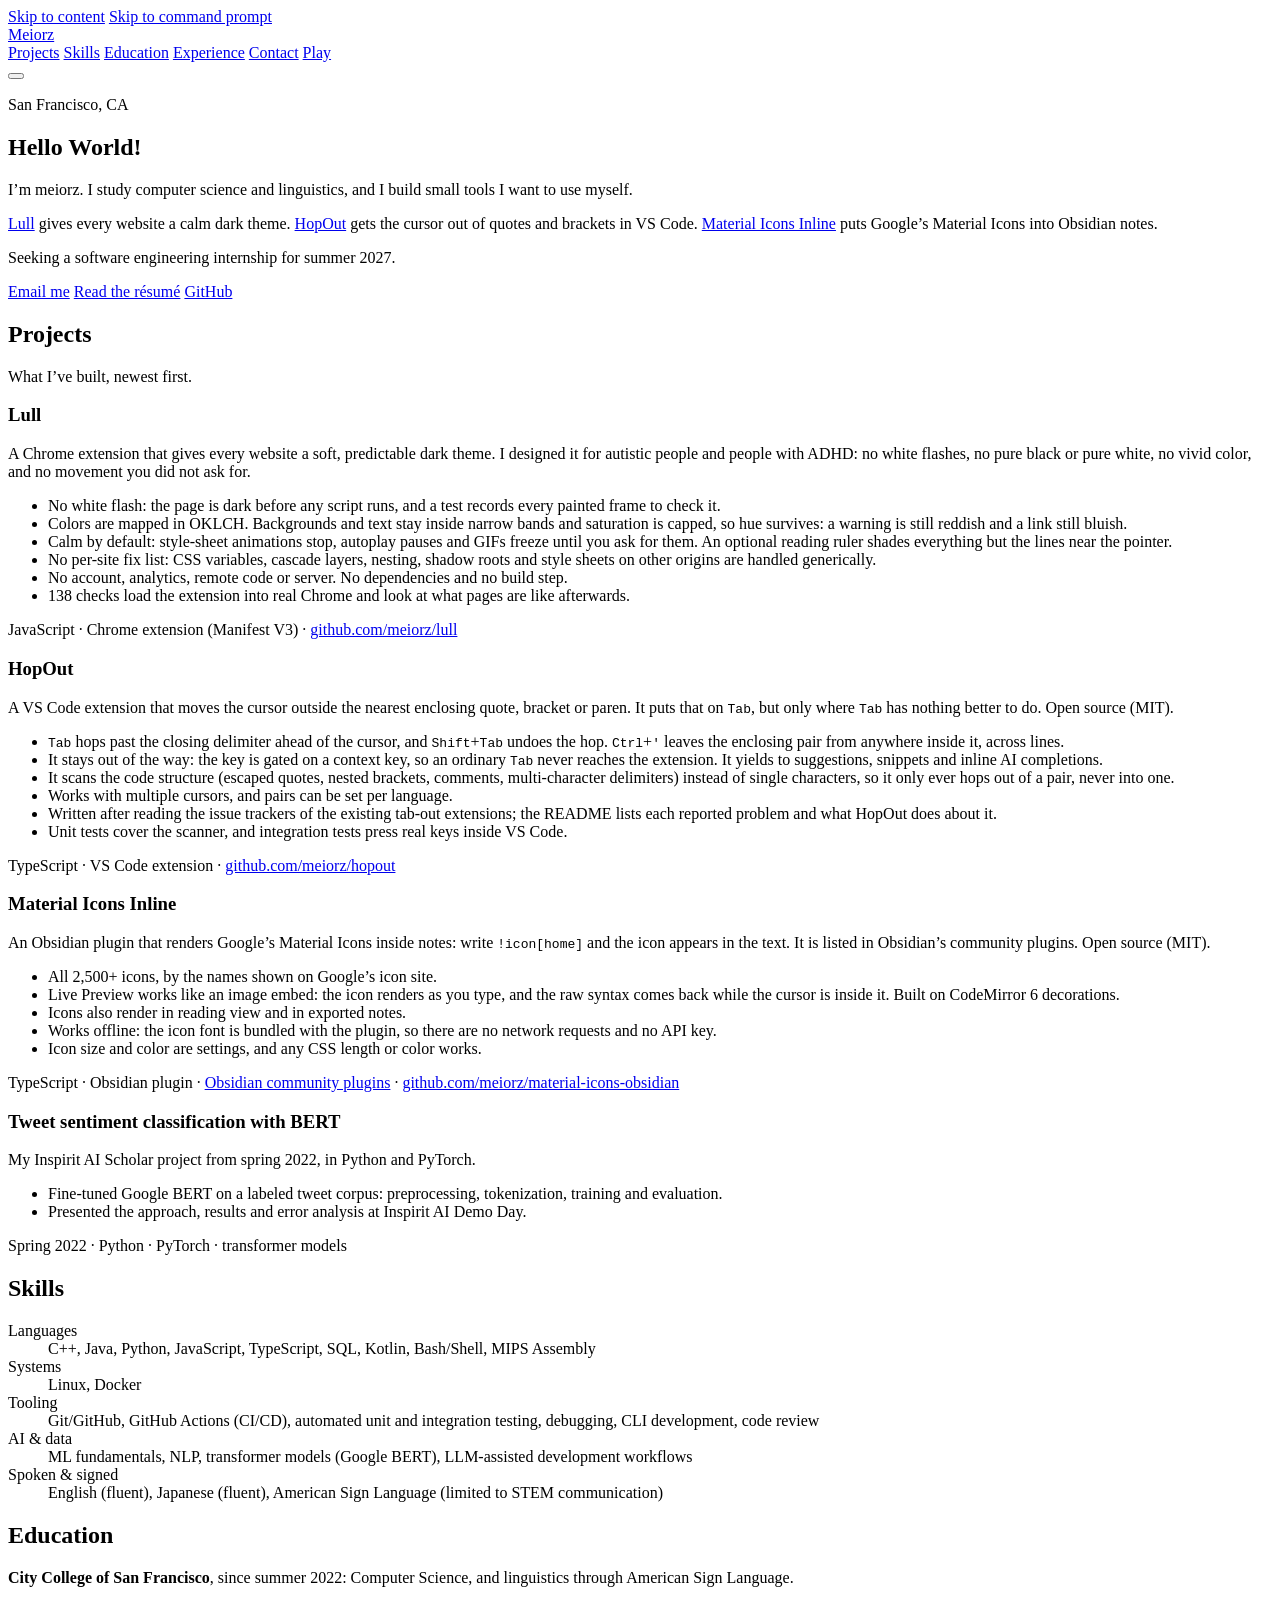
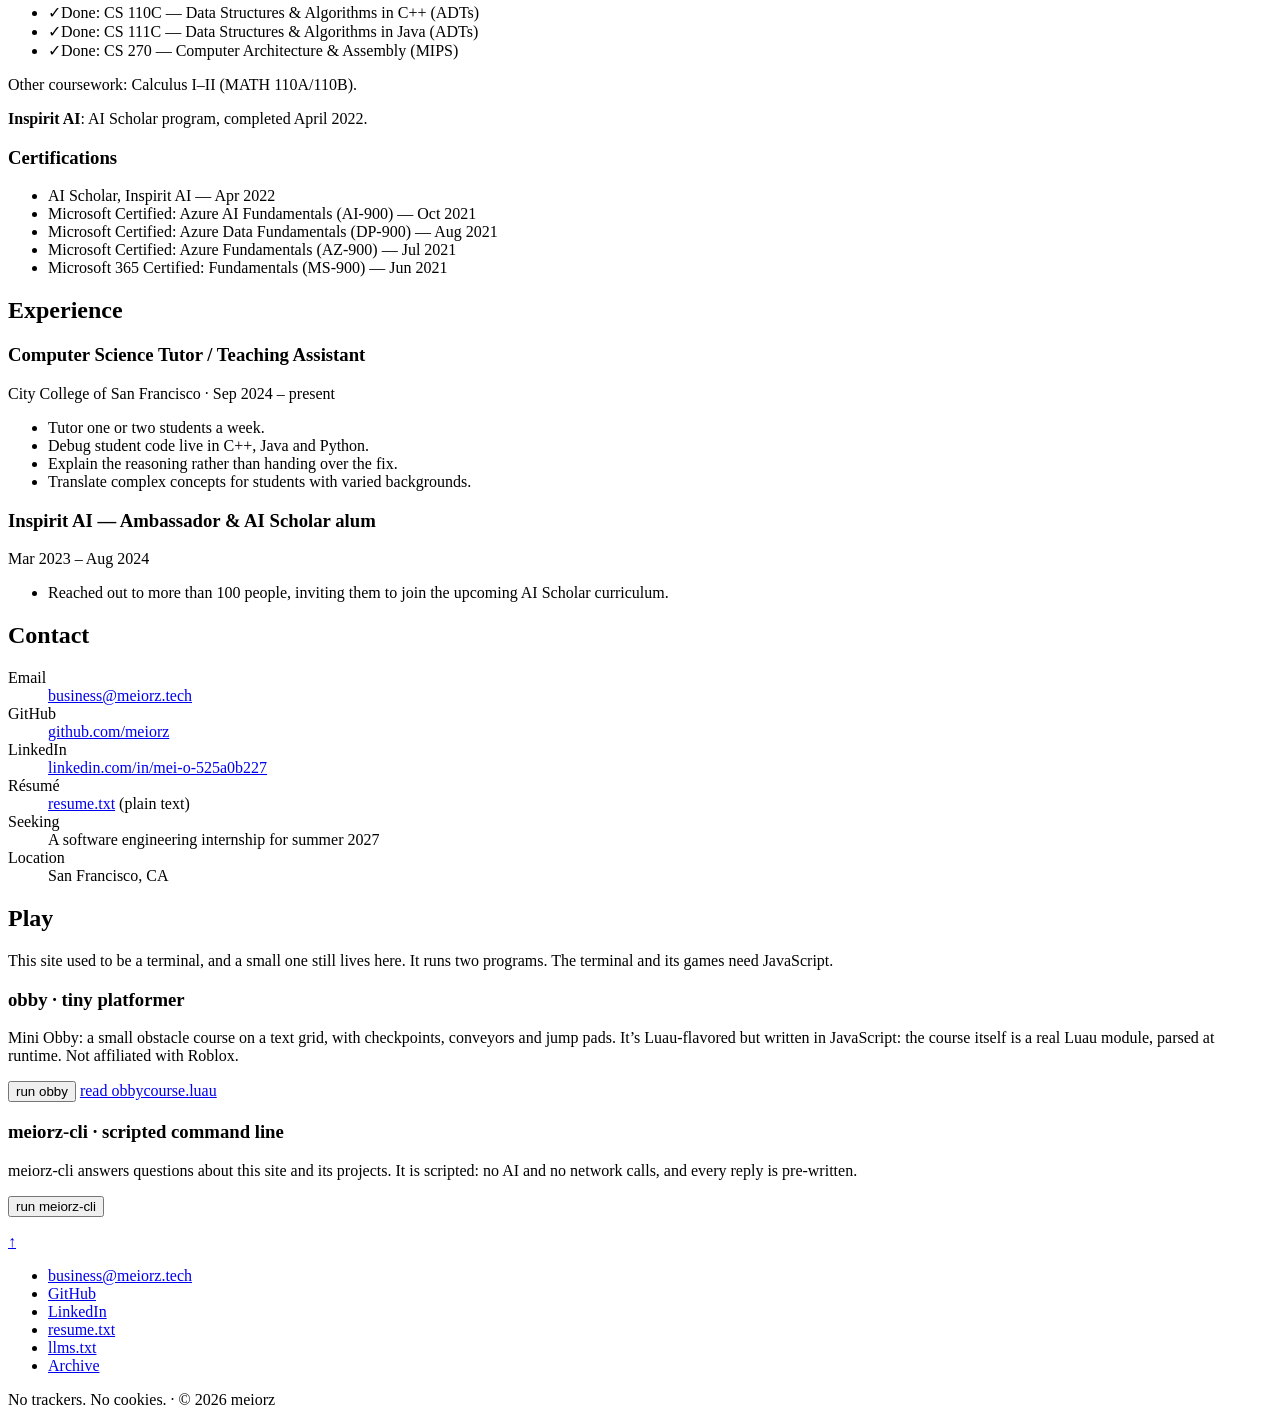
==== commit 271e5c27: "Add Material Icons Inline to the projects" ====
--- a/site/index.html
+++ b/site/index.html
@@ -35,7 +35,7 @@
       "url": "https://www.meiorz.tech/",
       "email": "mailto:business@meiorz.tech",
       "jobTitle": "Computer Science Student",
-      "description": "Computer science student at City College of San Francisco, Inspirit AI Scholar, CS tutor, and builder of Lull, a Chrome extension, and HopOut, a VS Code extension.",
+      "description": "Computer science student at City College of San Francisco, Inspirit AI Scholar, CS tutor, and builder of Lull, a Chrome extension, HopOut, a VS Code extension, and Material Icons Inline, an Obsidian plugin.",
       "homeLocation": { "@type": "Place", "name": "San Francisco, CA" },
       "affiliation": { "@type": "CollegeOrUniversity", "name": "City College of San Francisco" },
       "knowsAbout": ["C++", "Java", "Python", "JavaScript", "TypeScript", "SQL", "Kotlin", "Bash/Shell", "MIPS Assembly", "Linux", "Docker", "Git/GitHub", "GitHub Actions (CI/CD)", "Automated unit and integration testing", "Debugging", "CLI development", "Code review", "ML fundamentals", "NLP", "Transformer models (Google BERT)", "LLM-assisted development workflows"],
@@ -71,7 +71,7 @@
       <p class="eyebrow">San Francisco, CA</p>
       <h1 id="h-intro" tabindex="-1"><span class="typed">Hello World!</span></h1>
       <p class="lede">I’m meiorz. I study computer science and linguistics, and I build small tools I want to use myself.</p>
-      <p><a href="#proj-lull">Lull</a> gives every website a calm dark theme. <a href="#proj-hopout">HopOut</a> gets the cursor out of quotes and brackets in VS Code.</p>
+      <p><a href="#proj-lull">Lull</a> gives every website a calm dark theme. <a href="#proj-hopout">HopOut</a> gets the cursor out of quotes and brackets in VS Code. <a href="#proj-material-icons">Material Icons Inline</a> puts Google’s Material Icons into Obsidian notes.</p>
       <p class="seeking">Seeking a software engineering internship for summer 2027.</p>
       <p class="actions">
         <a class="button button--primary" href="mailto:business@meiorz.tech">Email me</a>
@@ -110,6 +110,19 @@
           <li>Unit tests cover the scanner, and integration tests press real keys inside VS Code.</li>
         </ul>
         <p class="meta">TypeScript · VS Code extension · <a href="https://github.com/meiorz/hopout">github.com/meiorz/hopout</a></p>
+      </article>
+
+      <article class="project" id="proj-material-icons">
+        <h3>Material Icons Inline</h3>
+        <p>An Obsidian plugin that renders Google’s Material Icons inside notes: write <code>!icon[home]</code> and the icon appears in the text. It is listed in Obsidian’s community plugins. Open source (MIT).</p>
+        <ul>
+          <li>All 2,500+ icons, by the names shown on Google’s icon site.</li>
+          <li>Live Preview works like an image embed: the icon renders as you type, and the raw syntax comes back while the cursor is inside it. Built on CodeMirror 6 decorations.</li>
+          <li>Icons also render in reading view and in exported notes.</li>
+          <li>Works offline: the icon font is bundled with the plugin, so there are no network requests and no API key.</li>
+          <li>Icon size and color are settings, and any CSS length or color works.</li>
+        </ul>
+        <p class="meta">TypeScript · Obsidian plugin · <a href="https://community.obsidian.md/plugins/material-icons-inline">Obsidian community plugins</a> · <a href="https://github.com/meiorz/material-icons-obsidian">github.com/meiorz/material-icons-obsidian</a></p>
       </article>
 
       <article class="project" id="proj-bert-sentiment">
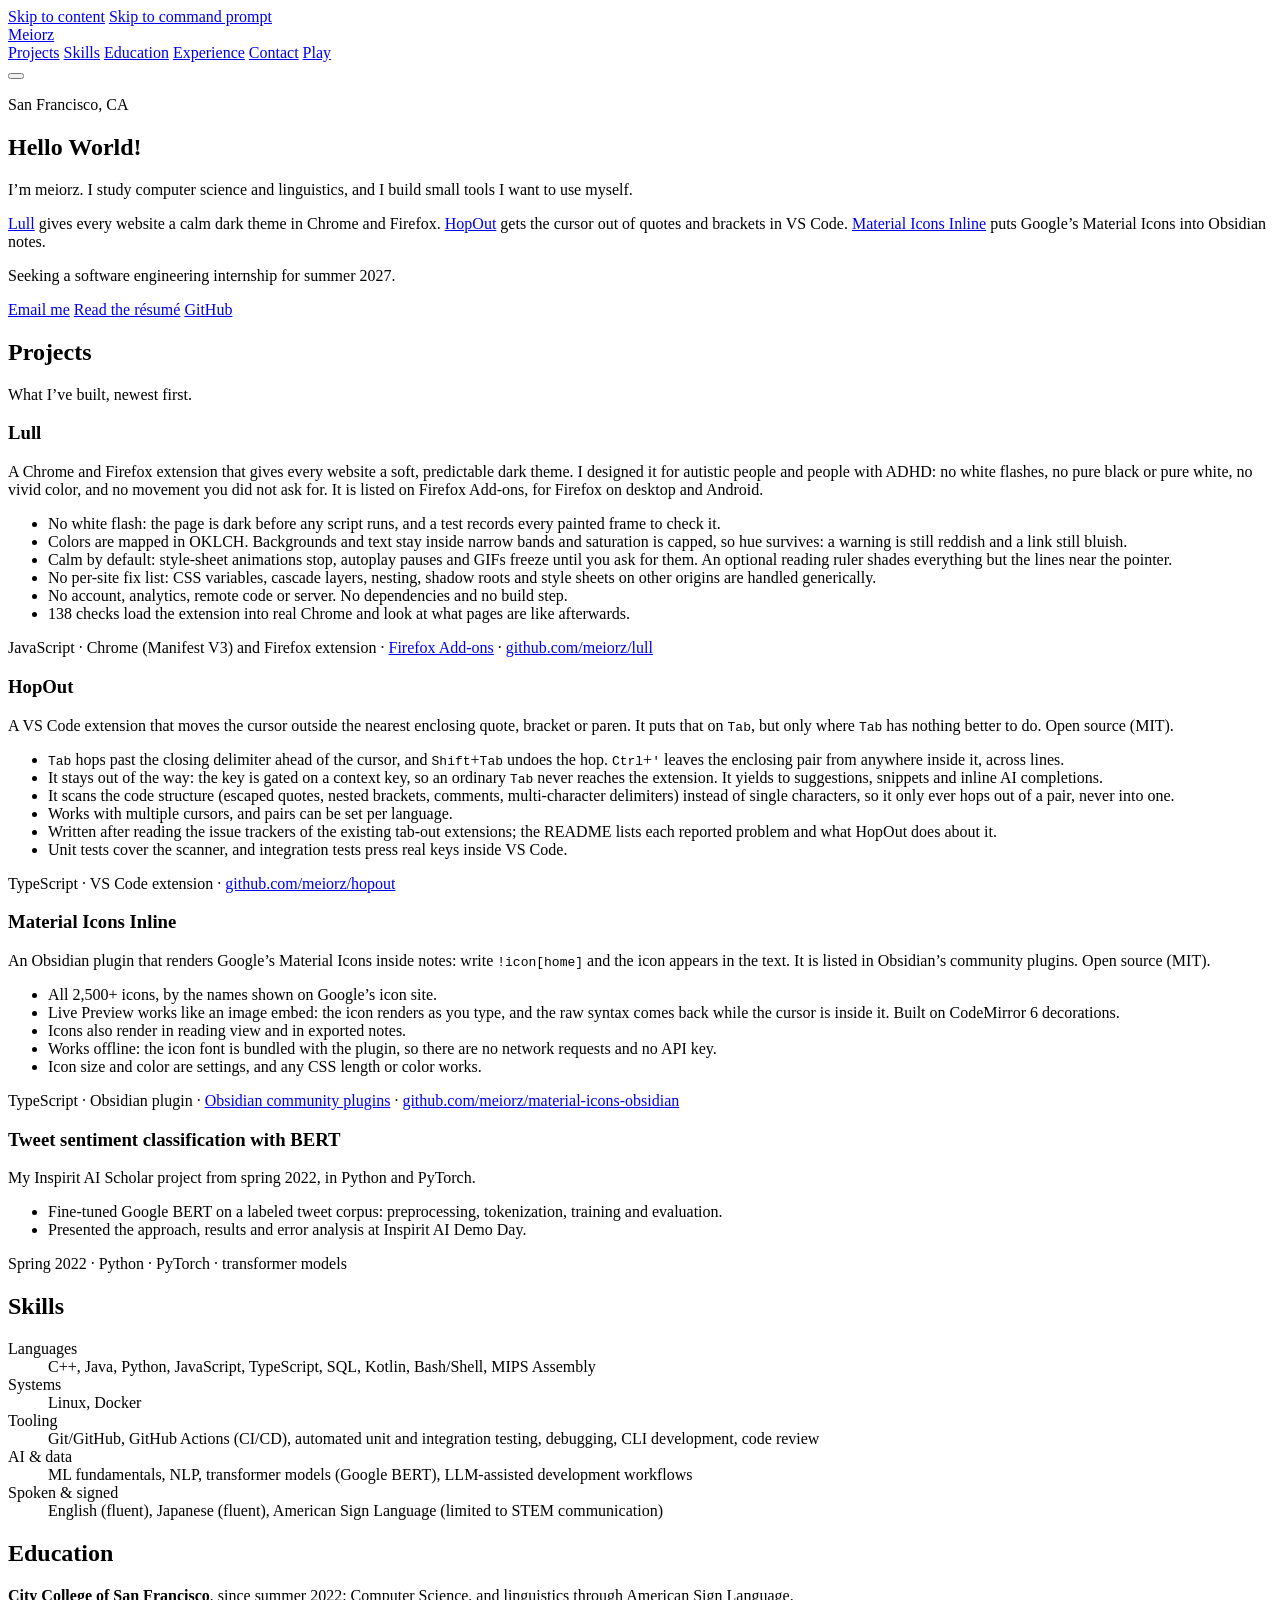
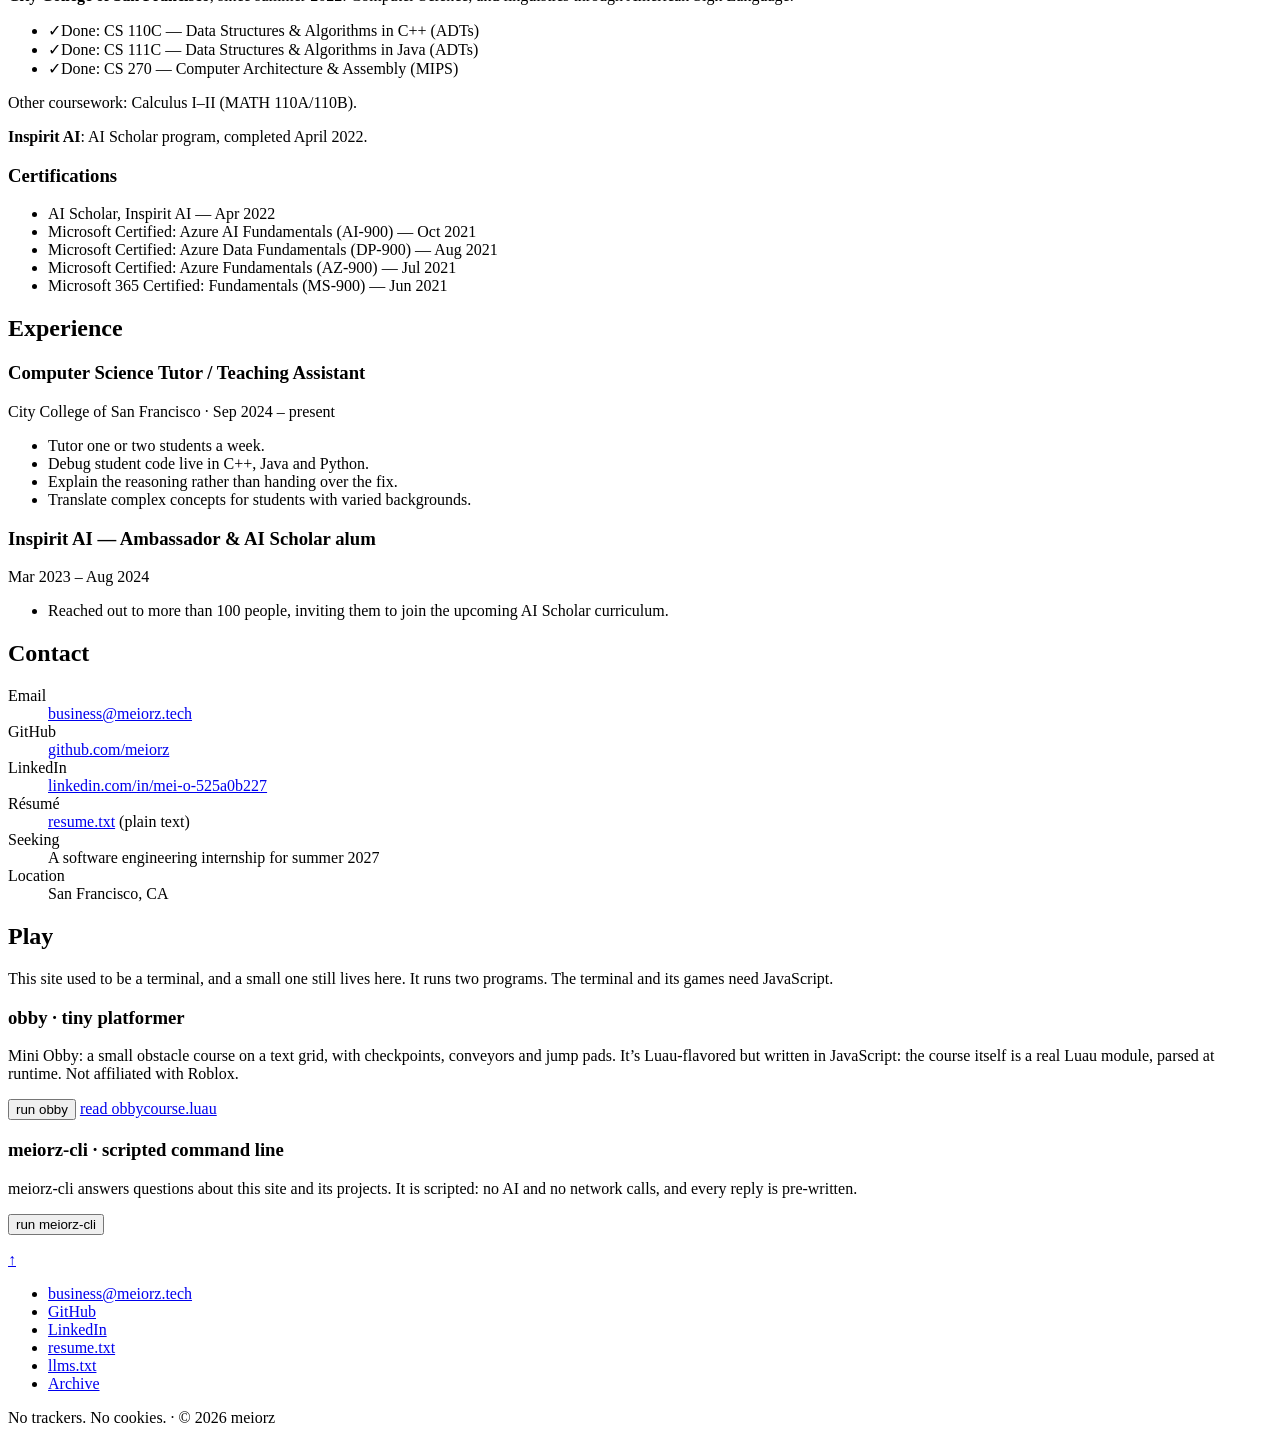
==== commit 4bc468d8: "Add Lull's Firefox Add-ons listing" ====
--- a/site/index.html
+++ b/site/index.html
@@ -13,7 +13,7 @@
   <link rel="icon" href="/img/favicon.svg" type="image/svg+xml">
   <meta property="og:type" content="website">
   <meta property="og:title" content="meiorz — CS student building small tools">
-  <meta property="og:description" content="CS student at City College of San Francisco and CS tutor. Builds Lull, a calm dark theme for Chrome, and HopOut, a tab-out extension for VS Code.">
+  <meta property="og:description" content="CS student at City College of San Francisco and CS tutor. Builds Lull, a calm dark theme for Chrome and Firefox, and HopOut, a tab-out extension for VS Code.">
   <meta property="og:url" content="https://www.meiorz.tech/">
   <meta property="og:image" content="https://www.meiorz.tech/img/og.png">
   <meta property="og:image:alt" content="The name meiorz in large letters above the line: CS student, builds small tools, www.meiorz.tech.">
@@ -35,7 +35,7 @@
       "url": "https://www.meiorz.tech/",
       "email": "mailto:business@meiorz.tech",
       "jobTitle": "Computer Science Student",
-      "description": "Computer science student at City College of San Francisco, Inspirit AI Scholar, CS tutor, and builder of Lull, a Chrome extension, HopOut, a VS Code extension, and Material Icons Inline, an Obsidian plugin.",
+      "description": "Computer science student at City College of San Francisco, Inspirit AI Scholar, CS tutor, and builder of Lull, a Chrome and Firefox extension, HopOut, a VS Code extension, and Material Icons Inline, an Obsidian plugin.",
       "homeLocation": { "@type": "Place", "name": "San Francisco, CA" },
       "affiliation": { "@type": "CollegeOrUniversity", "name": "City College of San Francisco" },
       "knowsAbout": ["C++", "Java", "Python", "JavaScript", "TypeScript", "SQL", "Kotlin", "Bash/Shell", "MIPS Assembly", "Linux", "Docker", "Git/GitHub", "GitHub Actions (CI/CD)", "Automated unit and integration testing", "Debugging", "CLI development", "Code review", "ML fundamentals", "NLP", "Transformer models (Google BERT)", "LLM-assisted development workflows"],
@@ -71,7 +71,7 @@
       <p class="eyebrow">San Francisco, CA</p>
       <h1 id="h-intro" tabindex="-1"><span class="typed">Hello World!</span></h1>
       <p class="lede">I’m meiorz. I study computer science and linguistics, and I build small tools I want to use myself.</p>
-      <p><a href="#proj-lull">Lull</a> gives every website a calm dark theme. <a href="#proj-hopout">HopOut</a> gets the cursor out of quotes and brackets in VS Code. <a href="#proj-material-icons">Material Icons Inline</a> puts Google’s Material Icons into Obsidian notes.</p>
+      <p><a href="#proj-lull">Lull</a> gives every website a calm dark theme in Chrome and Firefox. <a href="#proj-hopout">HopOut</a> gets the cursor out of quotes and brackets in VS Code. <a href="#proj-material-icons">Material Icons Inline</a> puts Google’s Material Icons into Obsidian notes.</p>
       <p class="seeking">Seeking a software engineering internship for summer 2027.</p>
       <p class="actions">
         <a class="button button--primary" href="mailto:business@meiorz.tech">Email me</a>
@@ -86,7 +86,7 @@
 
       <article class="project" id="proj-lull">
         <h3>Lull</h3>
-        <p>A Chrome extension that gives every website a soft, predictable dark theme. I designed it for autistic people and people with ADHD: no white flashes, no pure black or pure white, no vivid color, and no movement you did not ask for.</p>
+        <p>A Chrome and Firefox extension that gives every website a soft, predictable dark theme. I designed it for autistic people and people with ADHD: no white flashes, no pure black or pure white, no vivid color, and no movement you did not ask for. It is listed on Firefox Add-ons, for Firefox on desktop and Android.</p>
         <ul>
           <li>No white flash: the page is dark before any script runs, and a test records every painted frame to check it.</li>
           <li>Colors are mapped in OKLCH. Backgrounds and text stay inside narrow bands and saturation is capped, so hue survives: a warning is still reddish and a link still bluish.</li>
@@ -95,7 +95,7 @@
           <li>No account, analytics, remote code or server. No dependencies and no build step.</li>
           <li>138 checks load the extension into real Chrome and look at what pages are like afterwards.</li>
         </ul>
-        <p class="meta">JavaScript · Chrome extension (Manifest V3) · <a href="https://github.com/meiorz/lull">github.com/meiorz/lull</a></p>
+        <p class="meta">JavaScript · Chrome (Manifest V3) and Firefox extension · <a href="https://addons.mozilla.org/en-US/firefox/addon/lull-calm-dark-mode/">Firefox Add-ons</a> · <a href="https://github.com/meiorz/lull">github.com/meiorz/lull</a></p>
       </article>
 
       <article class="project" id="proj-hopout">
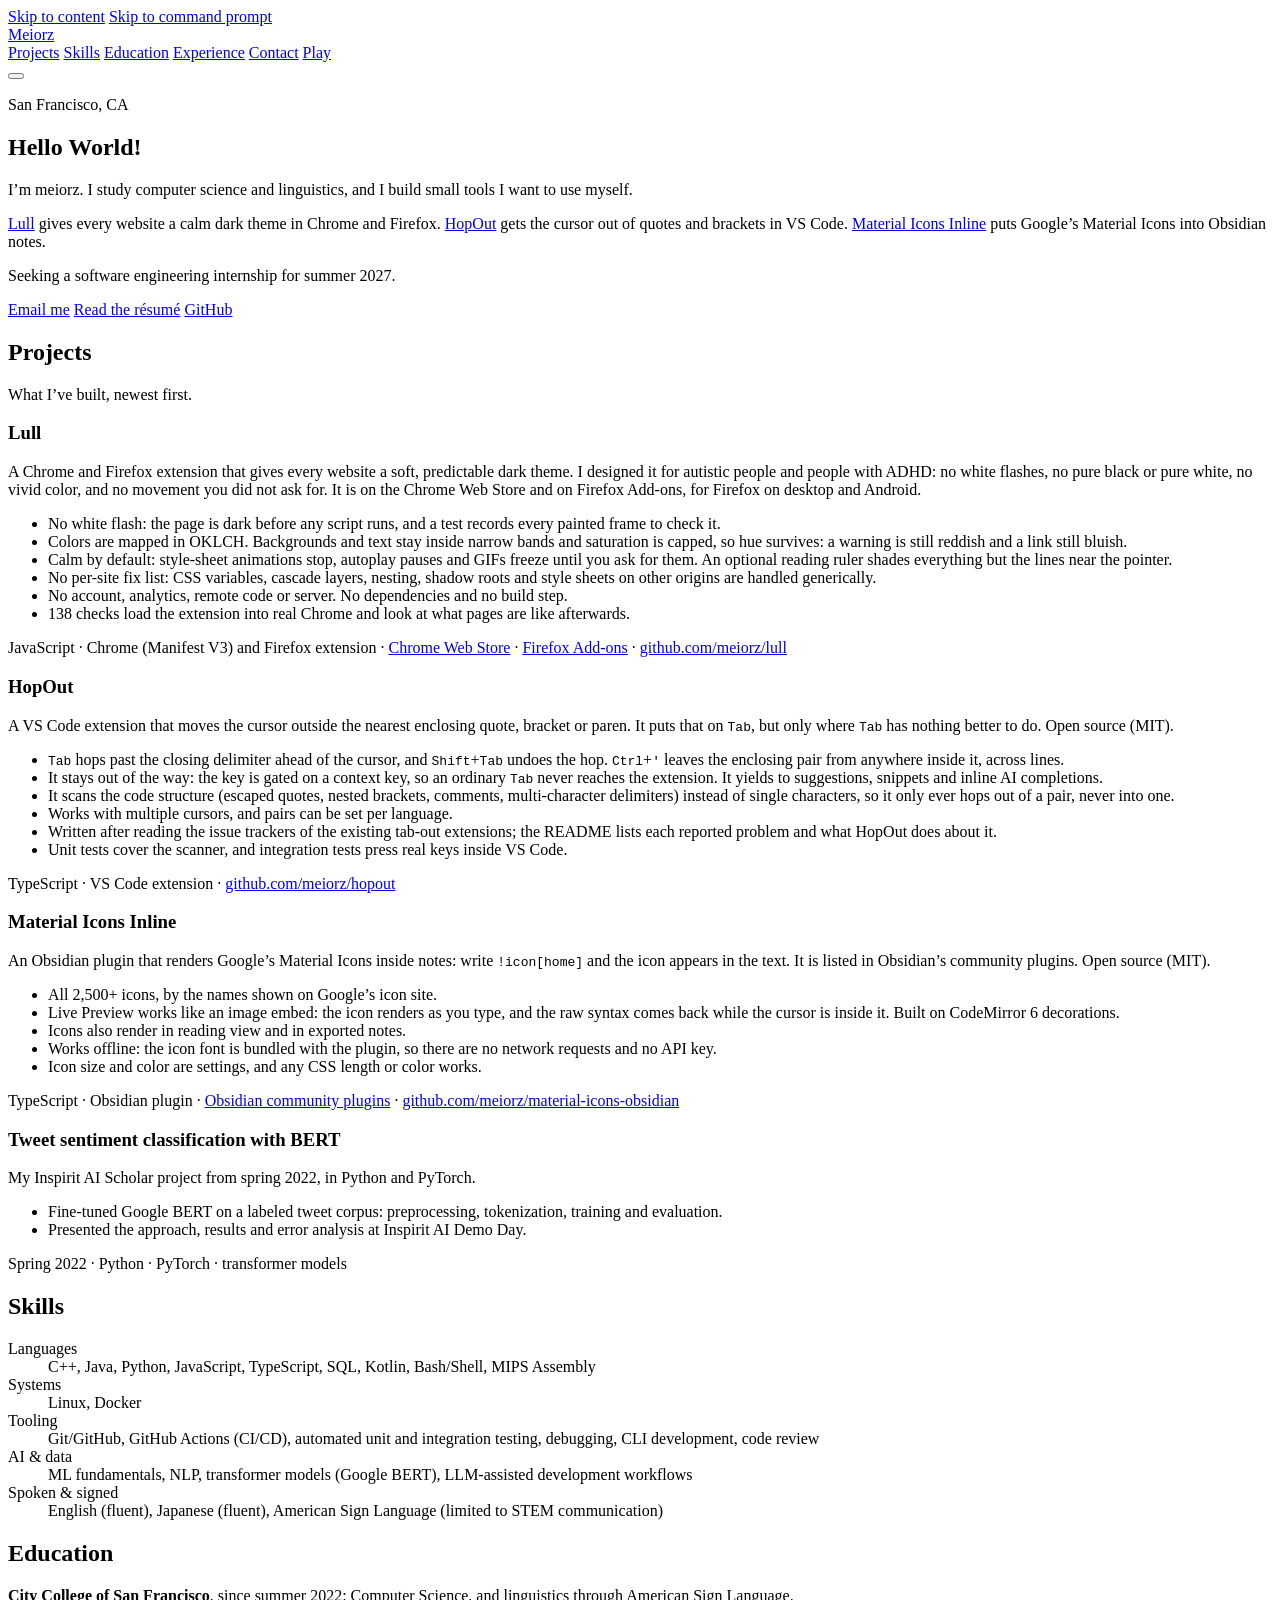
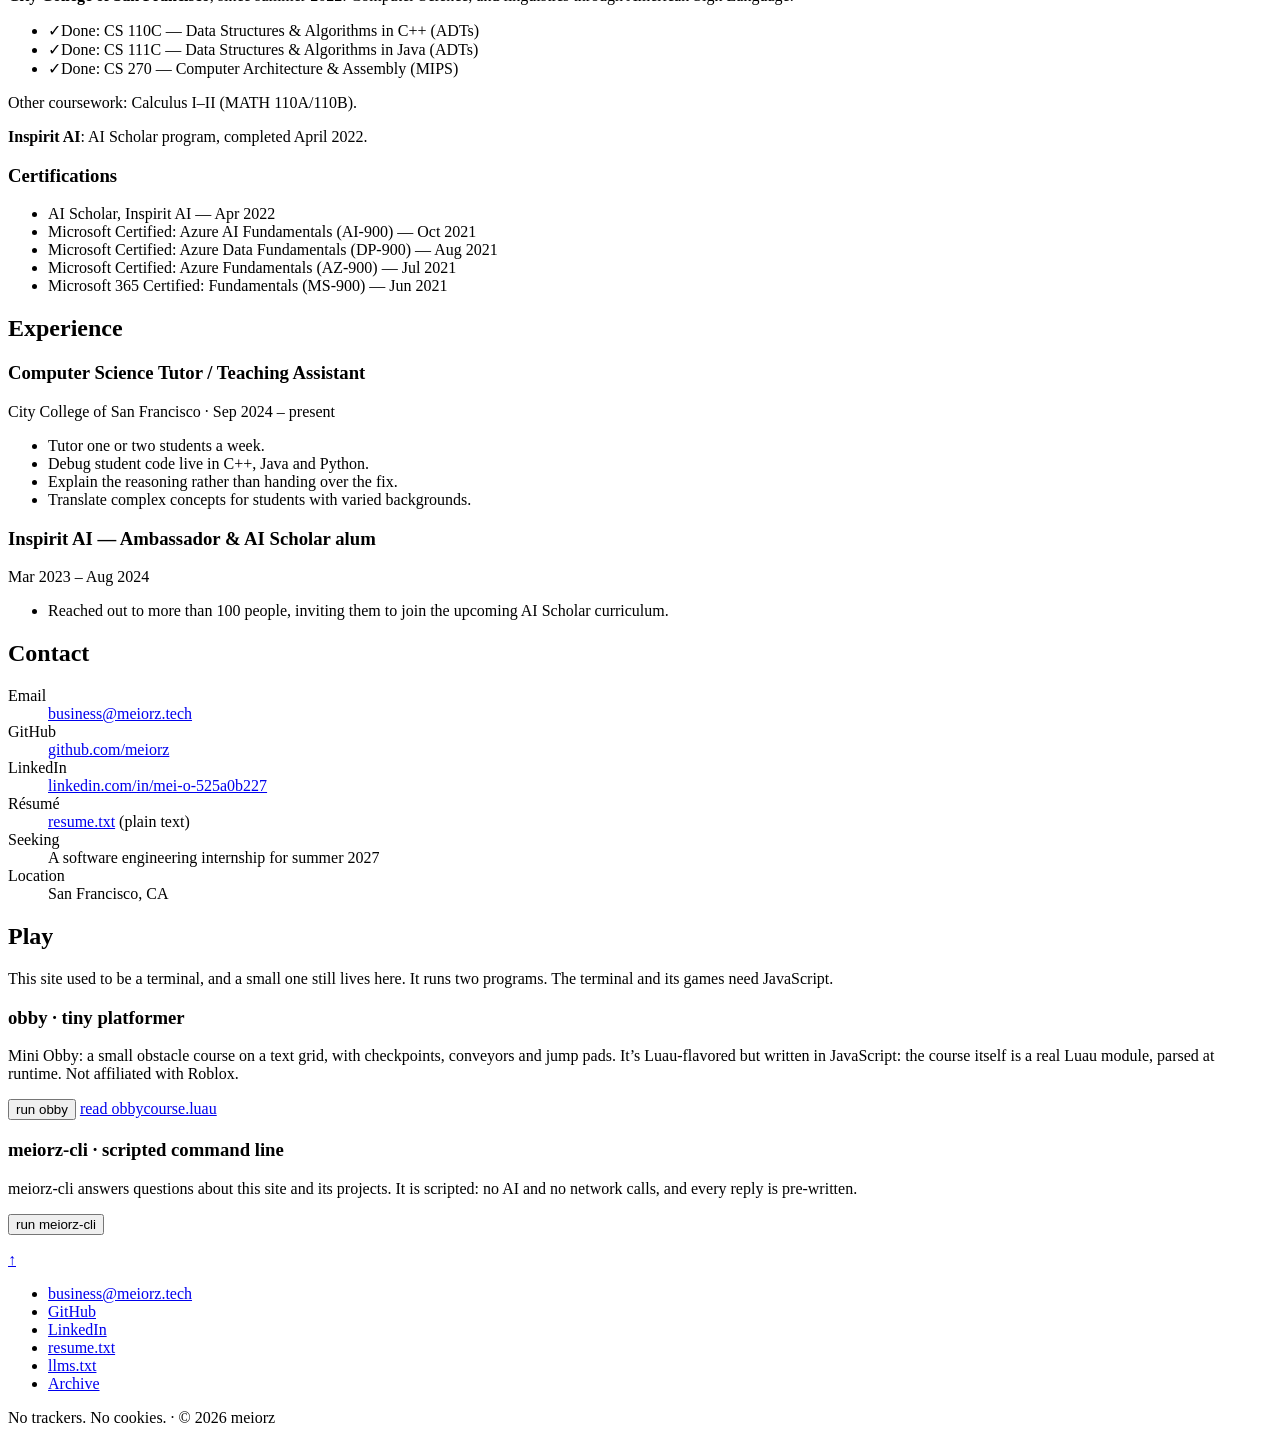
==== commit 0c05b6e8: "Add link to Lull's Chrome Extention listing" ====
--- a/site/index.html
+++ b/site/index.html
@@ -86,7 +86,7 @@
 
       <article class="project" id="proj-lull">
         <h3>Lull</h3>
-        <p>A Chrome and Firefox extension that gives every website a soft, predictable dark theme. I designed it for autistic people and people with ADHD: no white flashes, no pure black or pure white, no vivid color, and no movement you did not ask for. It is listed on Firefox Add-ons, for Firefox on desktop and Android.</p>
+        <p>A Chrome and Firefox extension that gives every website a soft, predictable dark theme. I designed it for autistic people and people with ADHD: no white flashes, no pure black or pure white, no vivid color, and no movement you did not ask for. It is on the Chrome Web Store and on Firefox Add-ons, for Firefox on desktop and Android.</p>
         <ul>
           <li>No white flash: the page is dark before any script runs, and a test records every painted frame to check it.</li>
           <li>Colors are mapped in OKLCH. Backgrounds and text stay inside narrow bands and saturation is capped, so hue survives: a warning is still reddish and a link still bluish.</li>
@@ -95,7 +95,7 @@
           <li>No account, analytics, remote code or server. No dependencies and no build step.</li>
           <li>138 checks load the extension into real Chrome and look at what pages are like afterwards.</li>
         </ul>
-        <p class="meta">JavaScript · Chrome (Manifest V3) and Firefox extension · <a href="https://addons.mozilla.org/en-US/firefox/addon/lull-calm-dark-mode/">Firefox Add-ons</a> · <a href="https://github.com/meiorz/lull">github.com/meiorz/lull</a></p>
+        <p class="meta">JavaScript · Chrome (Manifest V3) and Firefox extension · <a href="https://chromewebstore.google.com/detail/dokoemojcedgkcaphljblbihfejlnbpg">Chrome Web Store</a> · <a href="https://addons.mozilla.org/en-US/firefox/addon/lull-calm-dark-mode/">Firefox Add-ons</a> · <a href="https://github.com/meiorz/lull">github.com/meiorz/lull</a></p>
       </article>
 
       <article class="project" id="proj-hopout">
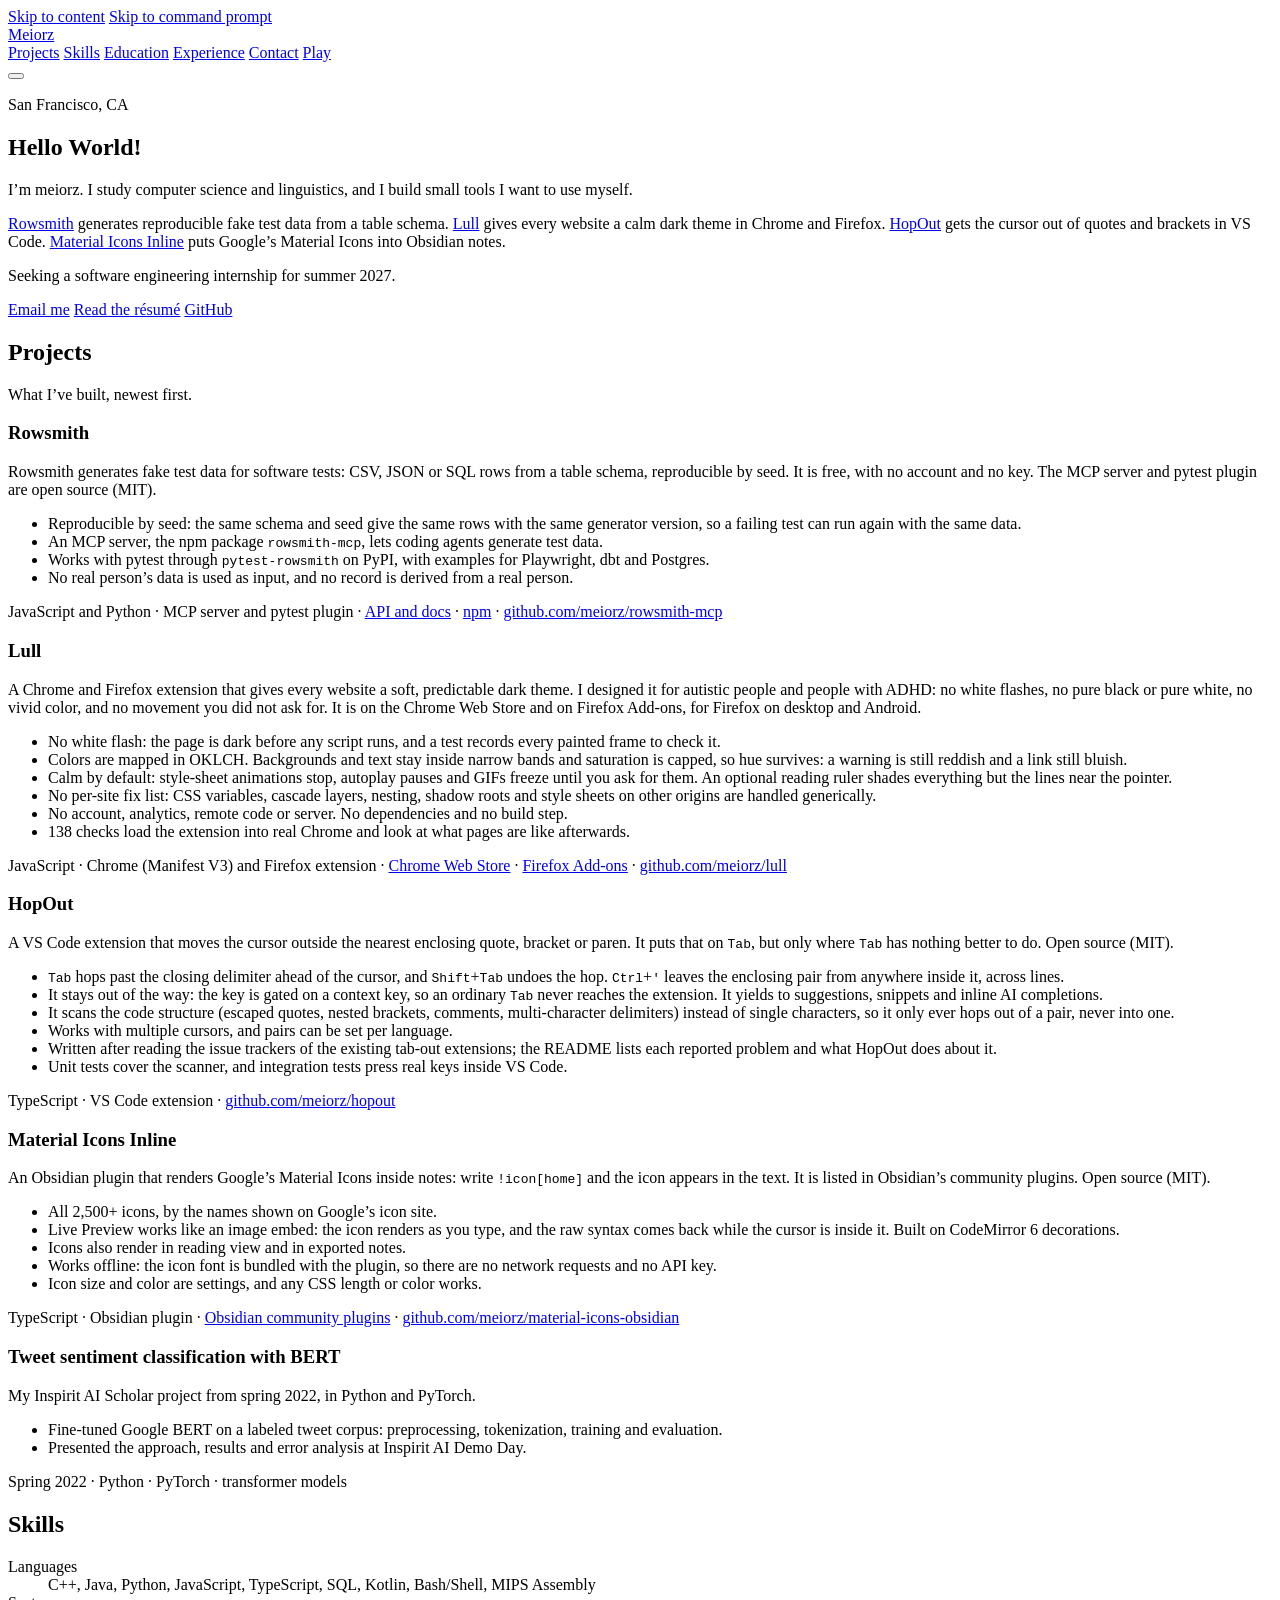
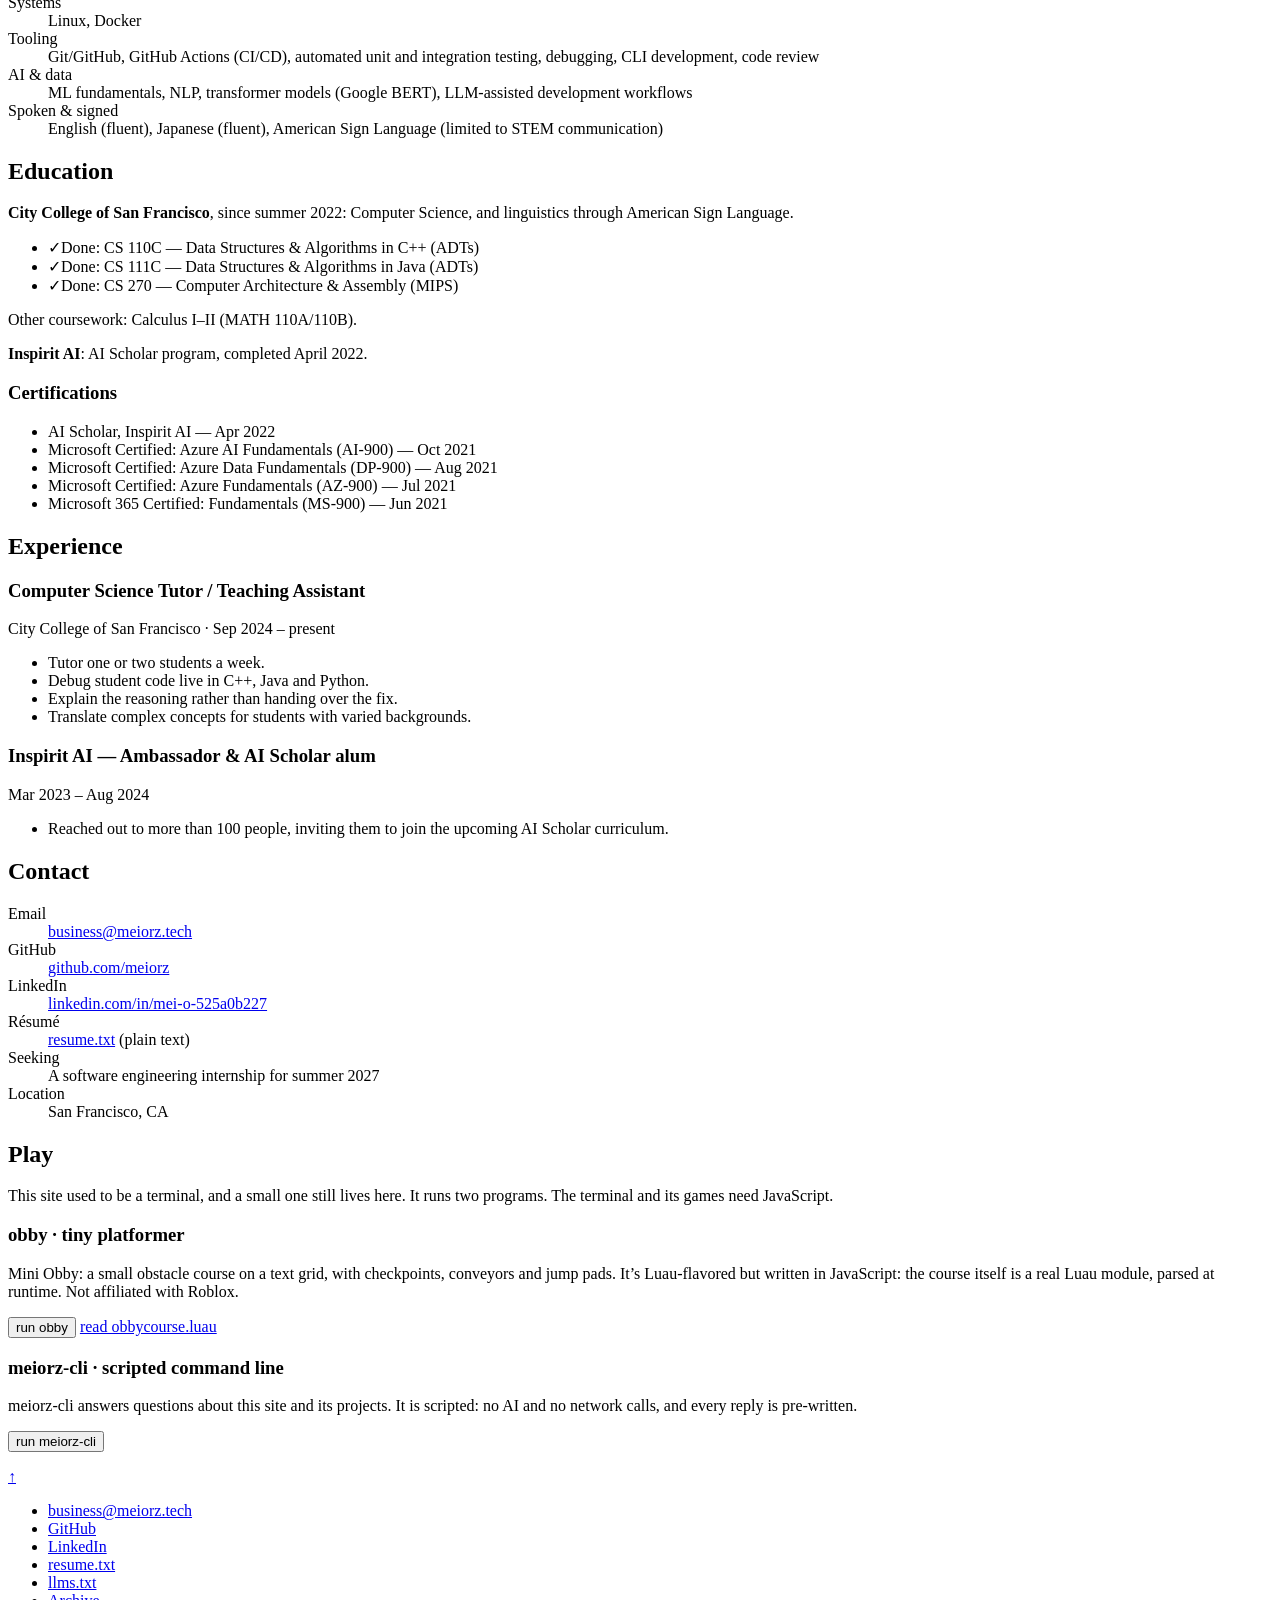
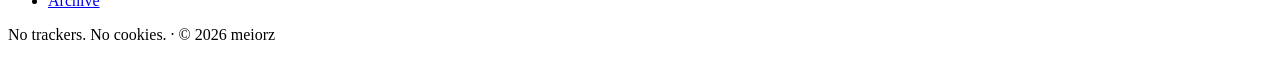
==== commit 450dd0c4: "Add Rowsmith to the projects" ====
--- a/site/index.html
+++ b/site/index.html
@@ -71,7 +71,7 @@
       <p class="eyebrow">San Francisco, CA</p>
       <h1 id="h-intro" tabindex="-1"><span class="typed">Hello World!</span></h1>
       <p class="lede">I’m meiorz. I study computer science and linguistics, and I build small tools I want to use myself.</p>
-      <p><a href="#proj-lull">Lull</a> gives every website a calm dark theme in Chrome and Firefox. <a href="#proj-hopout">HopOut</a> gets the cursor out of quotes and brackets in VS Code. <a href="#proj-material-icons">Material Icons Inline</a> puts Google’s Material Icons into Obsidian notes.</p>
+      <p><a href="#proj-rowsmith">Rowsmith</a> generates reproducible fake test data from a table schema. <a href="#proj-lull">Lull</a> gives every website a calm dark theme in Chrome and Firefox. <a href="#proj-hopout">HopOut</a> gets the cursor out of quotes and brackets in VS Code. <a href="#proj-material-icons">Material Icons Inline</a> puts Google’s Material Icons into Obsidian notes.</p>
       <p class="seeking">Seeking a software engineering internship for summer 2027.</p>
       <p class="actions">
         <a class="button button--primary" href="mailto:business@meiorz.tech">Email me</a>
@@ -83,6 +83,18 @@
     <section id="projects" class="block" aria-labelledby="h-projects">
       <h2 id="h-projects" tabindex="-1">Projects</h2>
       <p>What I’ve built, newest first.</p>
+
+      <article class="project" id="proj-rowsmith">
+        <h3>Rowsmith</h3>
+        <p>Rowsmith generates fake test data for software tests: CSV, JSON or SQL rows from a table schema, reproducible by seed. It is free, with no account and no key. The MCP server and pytest plugin are open source (MIT).</p>
+        <ul>
+          <li>Reproducible by seed: the same schema and seed give the same rows with the same generator version, so a failing test can run again with the same data.</li>
+          <li>An MCP server, the npm package <code>rowsmith-mcp</code>, lets coding agents generate test data.</li>
+          <li>Works with pytest through <code>pytest-rowsmith</code> on PyPI, with examples for Playwright, dbt and Postgres.</li>
+          <li>No real person’s data is used as input, and no record is derived from a real person.</li>
+        </ul>
+        <p class="meta">JavaScript and Python · MCP server and pytest plugin · <a href="https://testdata-api.re-jam620.workers.dev">API and docs</a> · <a href="https://www.npmjs.com/package/rowsmith-mcp">npm</a> · <a href="https://github.com/meiorz/rowsmith-mcp">github.com/meiorz/rowsmith-mcp</a></p>
+      </article>
 
       <article class="project" id="proj-lull">
         <h3>Lull</h3>
